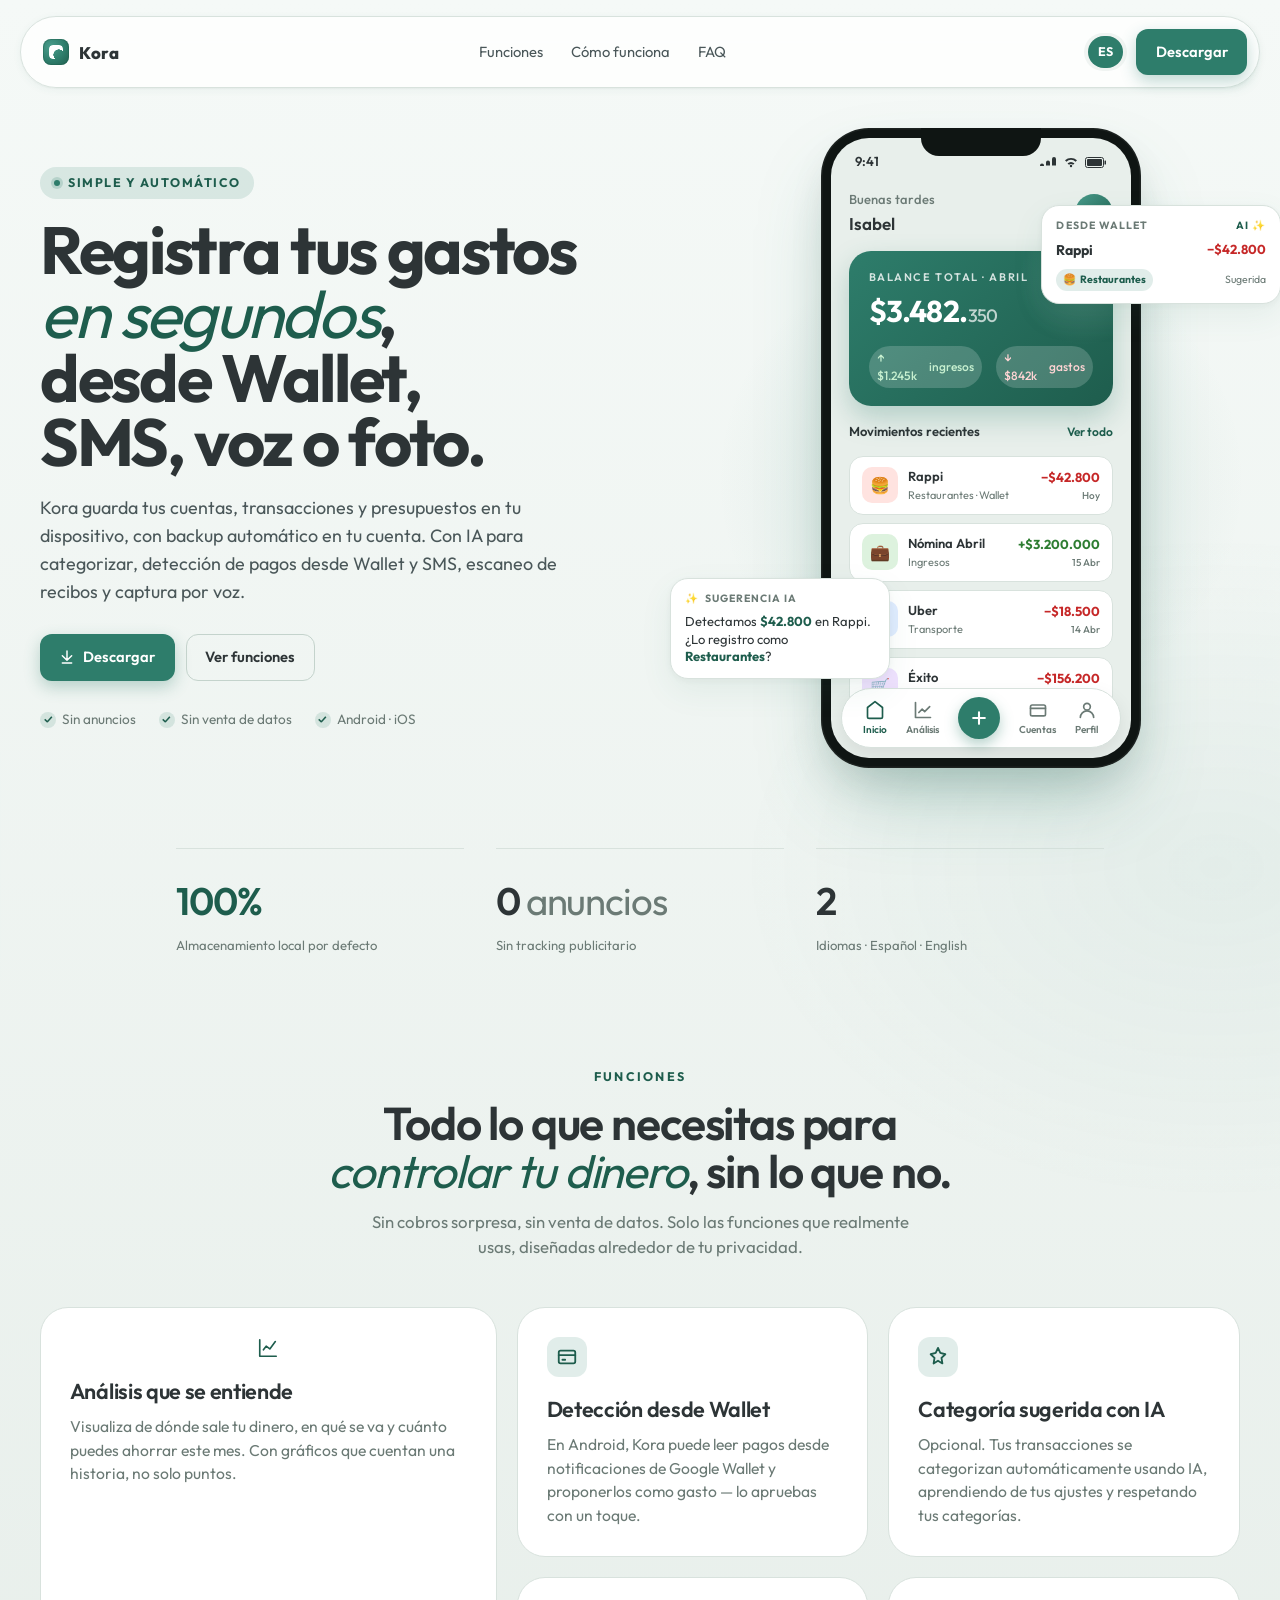
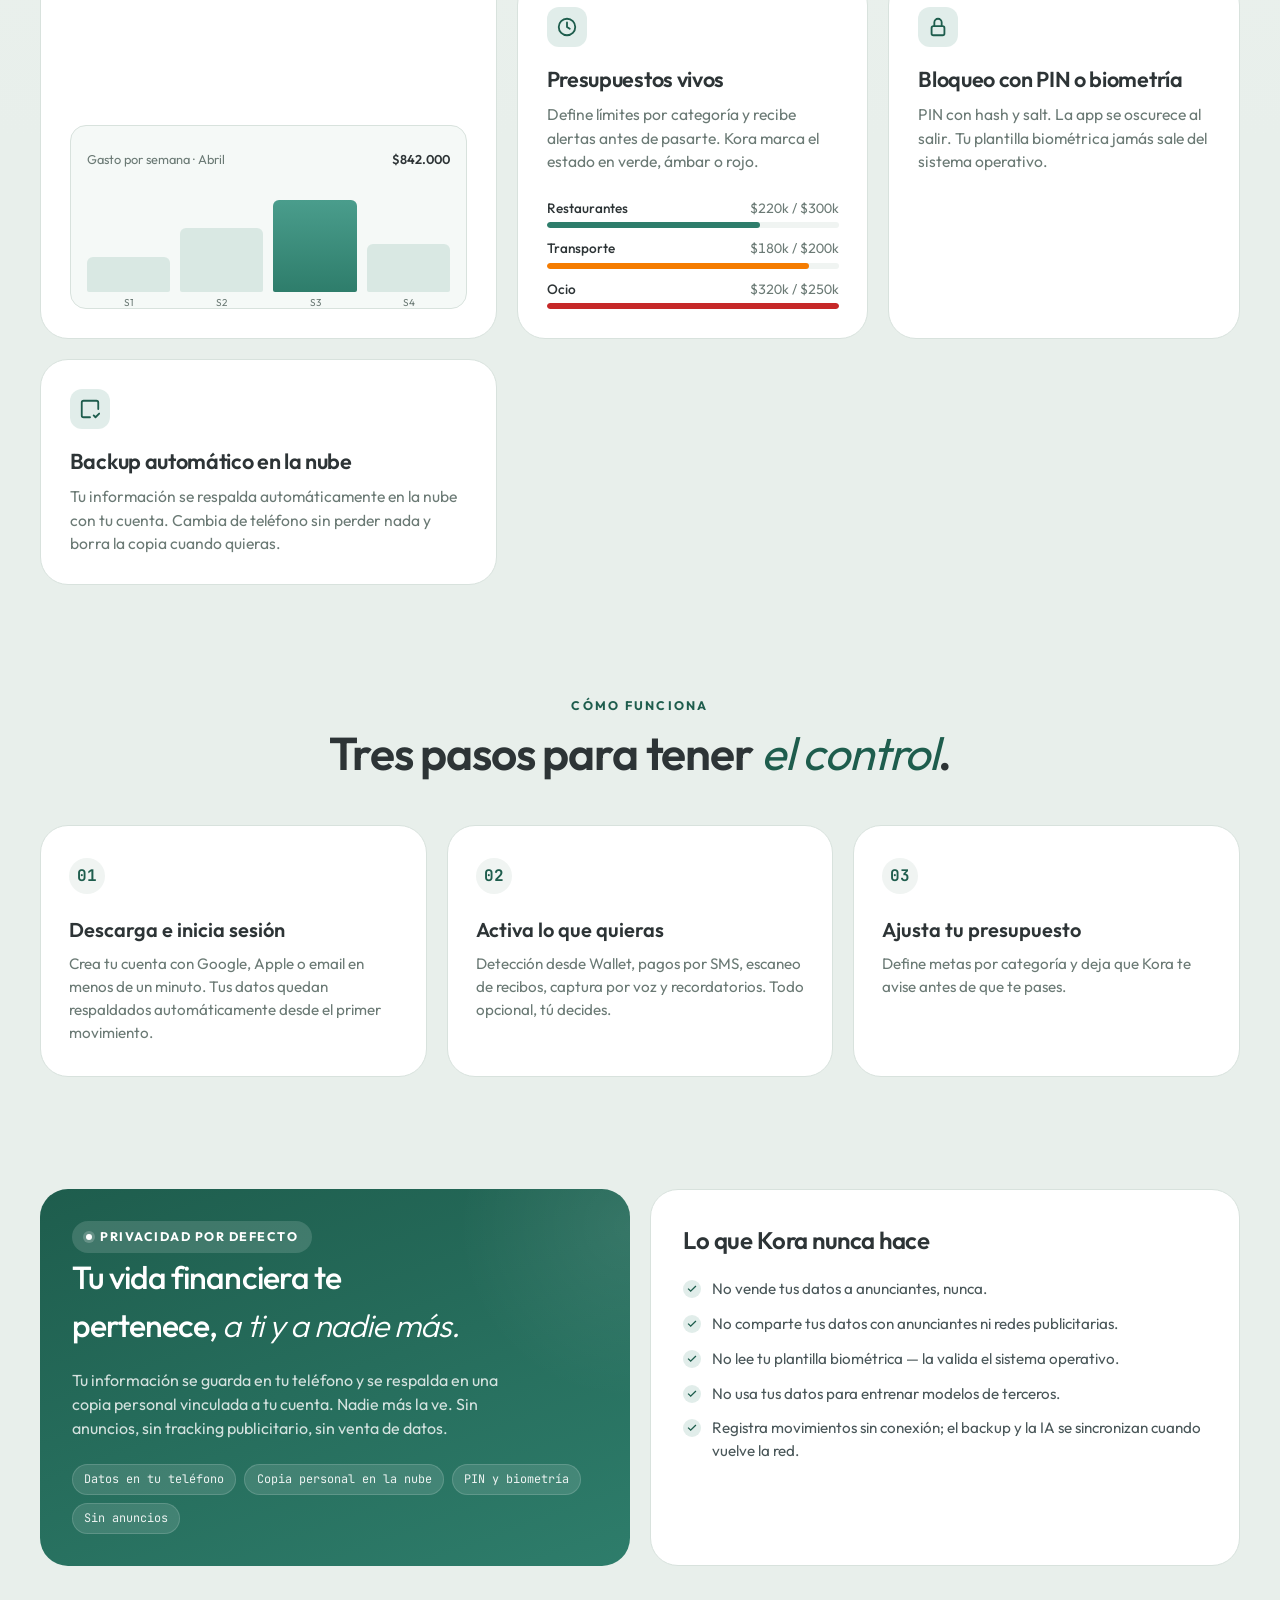
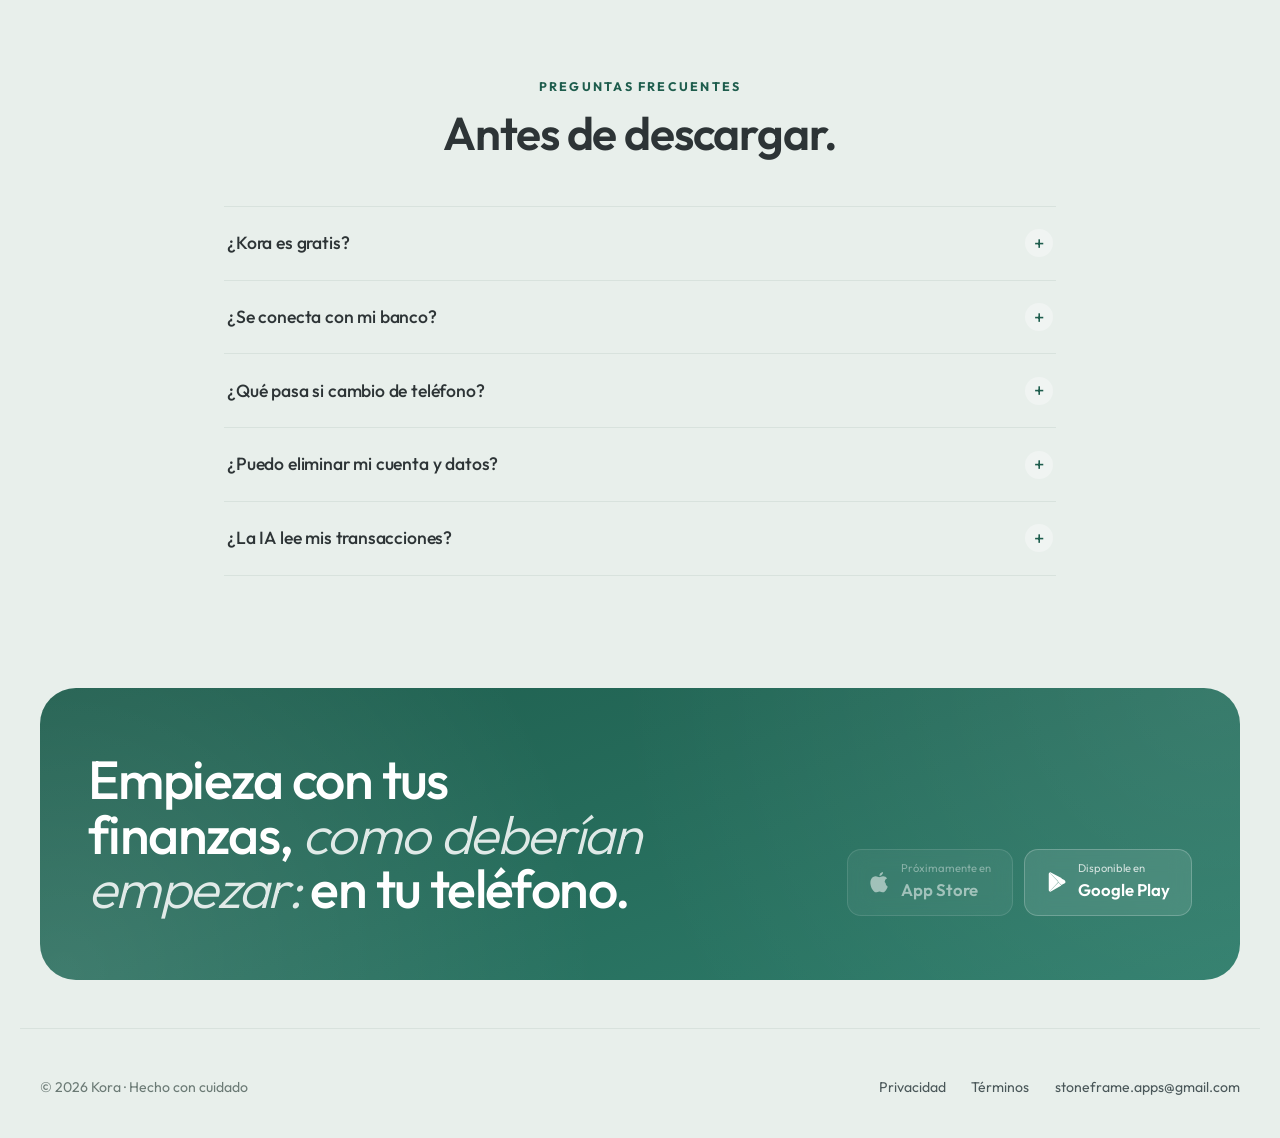
==== index.html @ 28ec8cbb "chore(landing): tone down technical jargon in privacy and backup copy The privacy block and the back" ====
<!DOCTYPE html>
<html lang="es">
<head>
<meta charset="UTF-8" />
<meta name="viewport" content="width=device-width, initial-scale=1" />
<title>Kora — Finanzas personales con privacidad</title>
<meta name="description" content="Kora guarda tus cuentas, transacciones y presupuestos en tu dispositivo con backup automático en la nube. IA para categorizar, detección de pagos desde Wallet y SMS, escaneo de recibos y captura por voz." />
<link rel="preconnect" href="https://fonts.googleapis.com">
<link rel="preconnect" href="https://fonts.gstatic.com" crossorigin>
<link href="https://fonts.googleapis.com/css2?family=Outfit:wght@300;400;500;600;700;800&family=JetBrains+Mono:wght@400;500&display=swap" rel="stylesheet">
<link rel="stylesheet" href="./styles.css" />
</head>
<body>

<!-- NAV -->
<div class="nav-wrap">
  <nav class="nav">
    <a href="./" class="brand"><span class="brand-mark"></span>Kora</a>
    <div class="nav-links">
      <a href="#features" data-i="features">Funciones</a>
      <a href="#how" data-i="how">Cómo funciona</a>
      <a href="#faq" data-i="faq">FAQ</a>
    </div>
    <div class="nav-cta">
      <div class="lang-switch" role="group" aria-label="Language">
        <button data-lang="es" class="active">ES</button>
        <button data-lang="en">EN</button>
      </div>
      <a href="#download" class="btn btn-primary" data-i="nav_cta">Descargar</a>
    </div>
  </nav>
</div>

<!-- HERO -->
<section class="hero" data-variant="editorial" id="hero">
  <div class="hero-inner">
    <div class="hero-copy-block reveal">
      <div class="eyebrow">
        <span class="dot"></span>
        <span data-i="eyebrow">Simple y automático</span>
      </div>
      <h1 class="hero-title" data-i="title">
        Registra tus gastos <em data-i="title_em">en segundos</em>, desde Wallet, SMS, voz o foto.
      </h1>
      <p class="hero-sub" data-i="sub">
        Kora guarda tus cuentas, transacciones y presupuestos en tu dispositivo, con backup automático en tu cuenta.
        Con IA para categorizar, detección de pagos desde Wallet y SMS, escaneo de recibos y captura por voz.
      </p>
      <div class="hero-ctas">
        <a href="#download" class="btn btn-primary">
          <svg width="16" height="16" viewBox="0 0 24 24" fill="none" stroke="currentColor" stroke-width="2.2" stroke-linecap="round" stroke-linejoin="round"><path d="M12 3v14M5 10l7 7 7-7M5 21h14"/></svg>
          <span data-i="cta_primary">Descargar</span>
        </a>
        <a href="#features" class="btn btn-outline"><span data-i="cta_secondary">Ver funciones</span></a>
      </div>
      <div class="hero-meta">
        <span class="item"><span class="check">&#10003;</span> <span data-i="meta1">Sin anuncios</span></span>
        <span class="item"><span class="check">&#10003;</span> <span data-i="meta2">Sin venta de datos</span></span>
        <span class="item"><span class="check">&#10003;</span> <span data-i="meta3">Android · iOS</span></span>
      </div>
    </div>

    <div class="phone-stage reveal">
      <!-- Floating wallet notification -->
      <div class="float-wallet">
        <div class="head"><span data-i="fw_from">DESDE WALLET</span><span>AI &#10024;</span></div>
        <div class="row">
          <div class="merchant">Rappi</div>
          <div class="amount">&minus;$42.800</div>
        </div>
        <div class="row" style="margin-top:2px;">
          <span class="tag">&#127828; <span data-i="fw_cat">Restaurantes</span></span>
          <span style="color:var(--muted); font-size: 10.5px; align-self:center;" data-i="fw_sugg">Sugerida</span>
        </div>
      </div>

      <!-- Phone mockup -->
      <div class="phone">
        <div class="phone-notch"></div>
        <div class="phone-screen">
          <div class="status-bar">
            <span>9:41</span>
            <div class="right">
              <svg width="18" height="12" viewBox="0 0 18 12" fill="none"><path d="M1 9.5a2 2 0 012-2 2 2 0 012 2v.5H1v-.5zM7 6.5a2 2 0 012-2 2 2 0 012 2v3H7v-3zM13 3a2 2 0 012-2 2 2 0 012 2v6.5h-4V3z" fill="currentColor"/></svg>
              <svg width="16" height="12" viewBox="0 0 16 12" fill="none"><path d="M8 2a9 9 0 00-6 2.3l1.4 1.4A7 7 0 018 3.8a7 7 0 014.6 1.9L14 4.3A9 9 0 008 2zM8 6a5 5 0 00-3.5 1.5L6 8.8A3 3 0 018 8a3 3 0 012 .8l1.5-1.3A5 5 0 008 6z" fill="currentColor"/><circle cx="8" cy="10" r="1.2" fill="currentColor"/></svg>
              <svg width="22" height="11" viewBox="0 0 22 11" fill="none"><rect x="0.5" y="0.5" width="18" height="10" rx="2" stroke="currentColor" fill="none"/><rect x="2" y="2" width="15" height="7" rx="1" fill="currentColor"/><rect x="19.5" y="3.5" width="1.5" height="4" rx="0.5" fill="currentColor"/></svg>
            </div>
          </div>

          <div class="app">
            <div class="app-header">
              <div>
                <div class="greeting" data-i="app_hello">Buenas tardes</div>
                <div class="username">Isabel</div>
              </div>
              <div class="avatar">IG</div>
            </div>

            <div class="balance-card">
              <div class="balance-label" data-i="app_balance">Balance total · Abril</div>
              <div class="balance-amount">$3.482.<small>350</small></div>
              <div class="balance-sub">
                <span class="balance-pill up">&uarr; $1.245k <span data-i="app_in">ingresos</span></span>
                <span class="balance-pill down">&darr; $842k <span data-i="app_out">gastos</span></span>
              </div>
            </div>

            <div class="section-title">
              <span data-i="app_recent">Movimientos recientes</span>
              <a href="#" data-i="app_all">Ver todo</a>
            </div>

            <div class="tx-list">
              <div class="tx">
                <div class="tx-icon food">&#127828;</div>
                <div class="tx-main">
                  <div class="name">Rappi</div>
                  <div class="cat" data-i="tx_food">Restaurantes · Wallet</div>
                </div>
                <div class="tx-amt neg">&minus;$42.800<span class="date" data-i="tx_today">Hoy</span></div>
              </div>
              <div class="tx">
                <div class="tx-icon income">&#128188;</div>
                <div class="tx-main">
                  <div class="name" data-i="tx_salary_n">Nómina Abril</div>
                  <div class="cat" data-i="tx_salary_c">Ingresos</div>
                </div>
                <div class="tx-amt pos">+$3.200.000<span class="date">15 Abr</span></div>
              </div>
              <div class="tx">
                <div class="tx-icon transport">&#128663;</div>
                <div class="tx-main">
                  <div class="name">Uber</div>
                  <div class="cat" data-i="tx_tr">Transporte</div>
                </div>
                <div class="tx-amt neg">&minus;$18.500<span class="date">14 Abr</span></div>
              </div>
              <div class="tx">
                <div class="tx-icon shop">&#128722;</div>
                <div class="tx-main">
                  <div class="name">Éxito</div>
                  <div class="cat" data-i="tx_sh">Mercado</div>
                </div>
                <div class="tx-amt neg">&minus;$156.200<span class="date">13 Abr</span></div>
              </div>
            </div>
          </div>

          <div class="phone-tabs">
            <div class="phone-tab active">
              <svg viewBox="0 0 24 24" fill="none" stroke="currentColor" stroke-width="2" stroke-linecap="round" stroke-linejoin="round"><path d="M3 9l9-7 9 7v11a2 2 0 01-2 2H5a2 2 0 01-2-2z"/></svg>
              <span data-i="tab1">Inicio</span>
            </div>
            <div class="phone-tab">
              <svg viewBox="0 0 24 24" fill="none" stroke="currentColor" stroke-width="2" stroke-linecap="round" stroke-linejoin="round"><path d="M3 3v18h18"/><path d="M7 15l4-4 3 3 6-6"/></svg>
              <span data-i="tab2">Análisis</span>
            </div>
            <div class="phone-tab fab">
              <svg viewBox="0 0 24 24" fill="none" stroke="currentColor" stroke-width="2.5" stroke-linecap="round"><path d="M12 5v14M5 12h14"/></svg>
            </div>
            <div class="phone-tab">
              <svg viewBox="0 0 24 24" fill="none" stroke="currentColor" stroke-width="2" stroke-linecap="round" stroke-linejoin="round"><rect x="3" y="6" width="18" height="13" rx="2"/><path d="M3 10h18"/></svg>
              <span data-i="tab3">Cuentas</span>
            </div>
            <div class="phone-tab">
              <svg viewBox="0 0 24 24" fill="none" stroke="currentColor" stroke-width="2" stroke-linecap="round" stroke-linejoin="round"><circle cx="12" cy="8" r="4"/><path d="M4 21a8 8 0 0116 0"/></svg>
              <span data-i="tab4">Perfil</span>
            </div>
          </div>
        </div>
      </div>

      <!-- AI floating hint -->
      <div class="float-ai">
        <div class="ai-head">&#10024; <span data-i="ai_t">SUGERENCIA IA</span></div>
        <div class="body" data-i="ai_body">Detectamos <b>$42.800</b> en Rappi. ¿Lo registro como <b>Restaurantes</b>?</div>
      </div>
    </div>
  </div>
</section>

<!-- TRUST STRIP -->
<section class="trust-strip reveal" id="stats">
  <div class="item">
    <div class="big"><em>100%</em></div>
    <div class="lbl" data-i="stat1">Almacenamiento local por defecto</div>
  </div>
  <div class="item">
    <div class="big">0 <span style="color:var(--muted); font-weight:400;" data-i="stat2s">anuncios</span></div>
    <div class="lbl" data-i="stat2">Sin tracking publicitario</div>
  </div>
  <div class="item">
    <div class="big">2</div>
    <div class="lbl" data-i="stat4">Idiomas · Español · English</div>
  </div>
</section>

<!-- FEATURES -->
<section class="block" id="features">
  <div class="section-head reveal">
    <div class="eyebrow-text" data-i="feat_eye">Funciones</div>
    <h2 data-i="feat_title">Todo lo que necesitas para <em data-i="feat_title_em">controlar tu dinero</em>, sin lo que no.</h2>
    <p data-i="feat_sub">Sin cobros sorpresa, sin venta de datos. Solo las funciones que realmente usas, diseñadas alrededor de tu privacidad.</p>
  </div>

  <div class="features">
    <article class="feature wide reveal">
      <div class="icon">
        <svg viewBox="0 0 24 24" fill="none" stroke="currentColor" stroke-width="1.8" stroke-linecap="round" stroke-linejoin="round"><path d="M3 3v18h18"/><path d="M7 14l3-4 4 3 6-8"/></svg>
      </div>
      <h3 data-i="f1_t">Análisis que se entiende</h3>
      <p data-i="f1_p">Visualiza de dónde sale tu dinero, en qué se va y cuánto puedes ahorrar este mes. Con gráficos que cuentan una historia, no solo puntos.</p>

      <div class="chart preview">
        <div class="chart-head">
          <span data-i="f1_ch_t">Gasto por semana · Abril</span>
          <b>$842.000</b>
        </div>
        <div class="bars">
          <div class="bar" style="height: 32%"><span>S1</span></div>
          <div class="bar" style="height: 58%"><span>S2</span></div>
          <div class="bar active" style="height: 84%"><span>S3</span></div>
          <div class="bar" style="height: 44%"><span>S4</span></div>
        </div>
      </div>
    </article>

    <article class="feature reveal">
      <div class="icon">
        <svg viewBox="0 0 24 24" fill="none" stroke="currentColor" stroke-width="2" stroke-linecap="round" stroke-linejoin="round"><rect x="3" y="5" width="18" height="14" rx="2"/><path d="M3 10h18M7 15h3"/></svg>
      </div>
      <h3 data-i="f2_t">Detección desde Wallet</h3>
      <p data-i="f2_p">En Android, Kora puede leer pagos desde notificaciones de Google Wallet y proponerlos como gasto — lo apruebas con un toque.</p>
    </article>

    <article class="feature reveal">
      <div class="icon">
        <svg viewBox="0 0 24 24" fill="none" stroke="currentColor" stroke-width="2" stroke-linecap="round" stroke-linejoin="round"><path d="M12 2l2.5 5.5L20 9l-4.2 4 1 6L12 16l-4.8 3 1-6L4 9l5.5-1.5z"/></svg>
      </div>
      <h3 data-i="f3_t">Categoría sugerida con IA</h3>
      <p data-i="f3_p">Opcional. Tus transacciones se categorizan automáticamente usando IA, aprendiendo de tus ajustes y respetando tus categorías.</p>
    </article>

    <article class="feature reveal">
      <div class="icon">
        <svg viewBox="0 0 24 24" fill="none" stroke="currentColor" stroke-width="2" stroke-linecap="round" stroke-linejoin="round"><circle cx="12" cy="12" r="9"/><path d="M12 7v5l3 2"/></svg>
      </div>
      <h3 data-i="f4_t">Presupuestos vivos</h3>
      <p data-i="f4_p">Define límites por categoría y recibe alertas antes de pasarte. Kora marca el estado en verde, ámbar o rojo.</p>

      <div class="budget-list preview">
        <div class="budget-row">
          <span class="lbl" data-i="f4_b1">Restaurantes</span>
          <span class="val">$220k / $300k</span>
          <div class="bar-track"><div class="bar-fill" style="width: 73%"></div></div>
        </div>
        <div class="budget-row">
          <span class="lbl" data-i="f4_b2">Transporte</span>
          <span class="val">$180k / $200k</span>
          <div class="bar-track"><div class="bar-fill warn" style="width: 90%"></div></div>
        </div>
        <div class="budget-row">
          <span class="lbl" data-i="f4_b3">Ocio</span>
          <span class="val">$320k / $250k</span>
          <div class="bar-track"><div class="bar-fill over" style="width: 100%"></div></div>
        </div>
      </div>
    </article>

    <article class="feature reveal">
      <div class="icon">
        <svg viewBox="0 0 24 24" fill="none" stroke="currentColor" stroke-width="2" stroke-linecap="round" stroke-linejoin="round"><rect x="5" y="11" width="14" height="10" rx="2"/><path d="M8 11V7a4 4 0 018 0v4"/></svg>
      </div>
      <h3 data-i="f5_t">Bloqueo con PIN o biometría</h3>
      <p data-i="f5_p">PIN con hash y salt. La app se oscurece al salir. Tu plantilla biométrica jamás sale del sistema operativo.</p>
    </article>

    <article class="feature reveal">
      <div class="icon">
        <svg viewBox="0 0 24 24" fill="none" stroke="currentColor" stroke-width="2" stroke-linecap="round" stroke-linejoin="round"><path d="M21 12V5a2 2 0 00-2-2H5a2 2 0 00-2 2v14a2 2 0 002 2h7"/><path d="M16 19l2 2 4-4"/></svg>
      </div>
      <h3 data-i="f6_t">Backup automático en la nube</h3>
      <p data-i="f6_p">Tu información se respalda automáticamente en la nube con tu cuenta. Cambia de teléfono sin perder nada y borra la copia cuando quieras.</p>
    </article>
  </div>
</section>

<!-- HOW IT WORKS -->
<section class="block" id="how">
  <div class="section-head reveal">
    <div class="eyebrow-text" data-i="how_eye">Cómo funciona</div>
    <h2 data-i="how_title">Tres pasos para tener <em data-i="how_em">el control</em>.</h2>
  </div>
  <div class="flow">
    <div class="flow-step reveal">
      <div class="num mono">01</div>
      <h3 data-i="st1_t">Descarga e inicia sesión</h3>
      <p data-i="st1_p">Crea tu cuenta con Google, Apple o email en menos de un minuto. Tus datos quedan respaldados automáticamente desde el primer movimiento.</p>
    </div>
    <div class="flow-step reveal">
      <div class="num mono">02</div>
      <h3 data-i="st2_t">Activa lo que quieras</h3>
      <p data-i="st2_p">Detección desde Wallet, pagos por SMS, escaneo de recibos, captura por voz y recordatorios. Todo opcional, tú decides.</p>
    </div>
    <div class="flow-step reveal">
      <div class="num mono">03</div>
      <h3 data-i="st3_t">Ajusta tu presupuesto</h3>
      <p data-i="st3_p">Define metas por categoría y deja que Kora te avise antes de que te pases.</p>
    </div>
  </div>
</section>

<!-- PRIVACY -->
<section class="block" id="privacy">
  <div class="privacy-grid">
    <div class="privacy-card dark reveal">
      <div class="eyebrow" style="background: rgba(255,255,255,0.14); color: white;">
        <span class="dot" style="background: white; box-shadow: 0 0 0 3px rgba(255,255,255,0.2);"></span>
        <span data-i="pr_eye">PRIVACIDAD POR DEFECTO</span>
      </div>
      <h3 data-i="pr_h">Tu vida financiera te pertenece, <em data-i="pr_h_em">a ti y a nadie más.</em></h3>
      <p data-i="pr_p" style="color:rgba(255,255,255,0.8); margin-top: 1.2rem; max-width: 42ch;">
        Tu información se guarda en tu teléfono y se respalda en una copia personal vinculada a tu cuenta. Nadie más la ve. Sin anuncios, sin tracking publicitario, sin venta de datos.
      </p>
      <div class="tech-strip">
        <span class="tech-pill" data-i="pr_pill3">Datos en tu teléfono</span>
        <span class="tech-pill" data-i="pr_pill4">Copia personal en la nube</span>
        <span class="tech-pill" data-i="pr_pill">PIN y biometría</span>
        <span class="tech-pill" data-i="pr_pill2">Sin anuncios</span>
      </div>
    </div>
    <div class="privacy-card reveal">
      <h3 data-i="pr_list_t">Lo que Kora nunca hace</h3>
      <ul class="privacy-list">
        <li data-i="pr_l1">No vende tus datos a anunciantes, nunca.</li>
        <li data-i="pr_l2">No comparte tus datos con anunciantes ni redes publicitarias.</li>
        <li data-i="pr_l3">No lee tu plantilla biométrica — la valida el sistema operativo.</li>
        <li data-i="pr_l4">No usa tus datos para entrenar modelos de terceros.</li>
        <li data-i="pr_l5">Registra movimientos sin conexión; el backup y la IA se sincronizan cuando vuelve la red.</li>
      </ul>
    </div>
  </div>
</section>

<!-- FAQ -->
<section class="block" id="faq">
  <div class="section-head reveal">
    <div class="eyebrow-text" data-i="faq_eye">Preguntas frecuentes</div>
    <h2 data-i="faq_title">Antes de descargar.</h2>
  </div>
  <div class="faq">
    <details class="faq-item reveal">
      <summary class="faq-q"><h4 data-i="q1">¿Kora es gratis?</h4><span class="plus">+</span></summary>
      <p class="faq-a" data-i="a1">La descarga y las funciones esenciales son gratuitas y sin anuncios. Algunas funciones avanzadas están disponibles a través de la suscripción opcional Kora Pro. Nunca vendemos tus datos.</p>
    </details>
    <details class="faq-item reveal">
      <summary class="faq-q"><h4 data-i="q2">¿Se conecta con mi banco?</h4><span class="plus">+</span></summary>
      <p class="faq-a" data-i="a2">No directamente. En Android puede leer pagos desde notificaciones de Google Wallet si tú lo activas. El resto lo registras tú — lo que mantiene tus credenciales seguras.</p>
    </details>
    <details class="faq-item reveal">
      <summary class="faq-q"><h4 data-i="q3">¿Qué pasa si cambio de teléfono?</h4><span class="plus">+</span></summary>
      <p class="faq-a" data-i="a3">Puedes exportar una copia local en cualquier momento, o activar el backup en la nube con tu cuenta de Google o Apple para restaurar desde otro dispositivo.</p>
    </details>
    <details class="faq-item reveal">
      <summary class="faq-q"><h4 data-i="q4">¿Puedo eliminar mi cuenta y datos?</h4><span class="plus">+</span></summary>
      <p class="faq-a" data-i="a4">Sí. Desde Configuración puedes eliminar todos los datos locales y, si usas backup en la nube, borrar la copia remota y la cuenta asociada.</p>
    </details>
    <details class="faq-item reveal">
      <summary class="faq-q"><h4 data-i="q5">¿La IA lee mis transacciones?</h4><span class="plus">+</span></summary>
      <p class="faq-a" data-i="a5">Solo si activas funciones de IA opcionales: sugerencia de categoría, detección de pagos por SMS o escaneo de recibos. En esos casos se envían los datos mínimos necesarios (comercio, monto, texto o imagen) a Firebase AI para procesarlos. Puedes desactivarlas cuando quieras.</p>
    </details>
  </div>
</section>

<!-- FINAL CTA -->
<section class="final-cta reveal" id="download">
  <div class="final-card">
    <h2 data-i="fin_t">Empieza con tus finanzas, <em data-i="fin_em">como deberían empezar:</em> en tu teléfono.</h2>
    <div class="store-ctas">
      <span class="store-btn" aria-disabled="true">
        <svg viewBox="0 0 24 24" fill="currentColor"><path d="M17.05 12.04a4.5 4.5 0 012.67-4.12 5.3 5.3 0 00-4.2-2.27c-1.78-.18-3.5 1.05-4.4 1.05-.93 0-2.33-1.03-3.83-1-1.97.03-3.8 1.15-4.82 2.92-2.06 3.57-.52 8.82 1.47 11.71 1 1.42 2.16 3 3.67 2.95 1.48-.06 2.03-.95 3.82-.95 1.77 0 2.29.95 3.83.92 1.59-.03 2.59-1.43 3.55-2.86a12.6 12.6 0 001.63-3.33 4.34 4.34 0 01-2.39-3.92zM14.3 3.92A4.3 4.3 0 0015.32 1a4.4 4.4 0 00-2.85 1.48c-.62.71-1.17 1.86-1.02 2.96 1.15.09 2.32-.59 2.85-1.52z"/></svg>
        <span><span class="small" data-i="app_store_s">Próximamente en</span><span class="big">App Store</span></span>
      </span>
      <a href="https://play.google.com/store/apps/details?id=com.stoneframe.kora" target="_blank" rel="noopener" class="store-btn">
        <svg viewBox="0 0 24 24" fill="currentColor"><path d="M3.6 1.8a2 2 0 00-.6 1.4v17.6a2 2 0 00.6 1.4l.1.1L13 12.5v-1L3.7 1.7l-.1.1zM16.8 15.8L13.6 12.6 3.9 22.3c.4.3.9.3 1.4 0l11.5-6.5M20.5 10.2l-3.7-2.1-3.7 3.7 3.7 3.6 3.7-2.1a1.5 1.5 0 000-2.6M5.3 1.7c-.5-.3-1-.3-1.4 0l9.7 9.8 3.7-3.7L5.3 1.7z"/></svg>
        <span><span class="small" data-i="play_store_s">Disponible en</span><span class="big">Google Play</span></span>
      </a>
    </div>
  </div>
</section>

<footer>
  <div>&copy; 2026 Kora · <span data-i="foot_m">Hecho con cuidado</span></div>
  <div class="links">
    <a href="./privacy.html" data-i="foot_1">Privacidad</a>
    <a href="./terms.html" data-i="foot_2">Términos</a>
    <a href="mailto:stoneframe.apps@gmail.com">stoneframe.apps@gmail.com</a>
  </div>
</footer>

<script>
const I18N = {
  es: {
    features: "Funciones", how: "Cómo funciona", privacy: "Privacidad", faq: "FAQ",
    nav_cta: "Descargar",
    eyebrow: "Simple y automático",
    title: "Registra tus gastos ", title_em: "en segundos",
    title_after: ", desde Wallet, SMS, voz o foto.",
    sub: "Kora guarda tus cuentas, transacciones y presupuestos en tu dispositivo, con backup automático en tu cuenta. Con IA para categorizar, detección de pagos desde Wallet y SMS, escaneo de recibos y captura por voz.",
    cta_primary: "Descargar", cta_secondary: "Ver funciones",
    meta1: "Sin anuncios", meta2: "Sin venta de datos", meta3: "Android · iOS",
    app_hello: "Buenas tardes", app_balance: "Balance total · Abril",
    app_in: "ingresos", app_out: "gastos",
    app_recent: "Movimientos recientes", app_all: "Ver todo",
    tx_food: "Restaurantes · Wallet", tx_today: "Hoy",
    tx_salary_n: "Nómina Abril", tx_salary_c: "Ingresos",
    tx_tr: "Transporte", tx_sh: "Mercado",
    tab1: "Inicio", tab2: "Análisis", tab3: "Cuentas", tab4: "Perfil",
    fw_from: "DESDE WALLET", fw_cat: "Restaurantes", fw_sugg: "Sugerida",
    ai_t: "SUGERENCIA IA",
    ai_body: "Detectamos <b>$42.800</b> en Rappi. ¿Lo registro como <b>Restaurantes</b>?",
    stat1: "Almacenamiento local por defecto",
    stat2s: "anuncios", stat2: "Sin tracking publicitario",
    stat4: "Idiomas · Español · English",
    feat_eye: "Funciones",
    feat_title: "Todo lo que necesitas para ", feat_title_em: "controlar tu dinero",
    feat_title_after: ", sin lo que no.",
    feat_sub: "Sin cobros sorpresa, sin venta de datos. Solo las funciones que realmente usas, diseñadas alrededor de tu privacidad.",
    f1_t: "Análisis que se entiende",
    f1_p: "Visualiza de dónde sale tu dinero, en qué se va y cuánto puedes ahorrar este mes. Con gráficos que cuentan una historia, no solo puntos.",
    f1_ch_t: "Gasto por semana · Abril",
    f2_t: "Detección desde Wallet",
    f2_p: "En Android, Kora puede leer pagos desde notificaciones de Google Wallet y proponerlos como gasto — lo apruebas con un toque.",
    f3_t: "Categoría sugerida con IA",
    f3_p: "Opcional. Tus transacciones se categorizan automáticamente usando IA, aprendiendo de tus ajustes y respetando tus categorías.",
    f4_t: "Presupuestos vivos",
    f4_p: "Define límites por categoría y recibe alertas antes de pasarte. Kora marca el estado en verde, ámbar o rojo.",
    f4_b1: "Restaurantes", f4_b2: "Transporte", f4_b3: "Ocio",
    f5_t: "Bloqueo con PIN o biometría",
    f5_p: "PIN con hash y salt. La app se oscurece al salir. Tu plantilla biométrica jamás sale del sistema operativo.",
    f6_t: "Backup automático en la nube",
    f6_p: "Tu información se respalda automáticamente en la nube con tu cuenta. Cambia de teléfono sin perder nada y borra la copia cuando quieras.",
    how_eye: "Cómo funciona",
    how_title: "Tres pasos para tener ", how_em: "el control", how_after: ".",
    st1_t: "Descarga e inicia sesión", st1_p: "Crea tu cuenta con Google, Apple o email en menos de un minuto. Tus datos quedan respaldados automáticamente desde el primer movimiento.",
    st2_t: "Activa lo que quieras", st2_p: "Detección desde Wallet, pagos por SMS, escaneo de recibos, captura por voz y recordatorios. Todo opcional, tú decides.",
    st3_t: "Ajusta tu presupuesto", st3_p: "Define metas por categoría y deja que Kora te avise antes de que te pases.",
    pr_eye: "PRIVACIDAD POR DEFECTO",
    pr_h: "Tu vida financiera te pertenece, ", pr_h_em: "a ti y a nadie más.",
    pr_p: "Tu información se guarda en tu teléfono y se respalda en una copia personal vinculada a tu cuenta. Nadie más la ve. Sin anuncios, sin tracking publicitario, sin venta de datos.",
    pr_pill: "PIN y biometría", pr_pill2: "Sin anuncios",
    pr_pill3: "Datos en tu teléfono", pr_pill4: "Copia personal en la nube",
    pr_list_t: "Lo que Kora nunca hace",
    pr_l1: "No vende tus datos a anunciantes, nunca.",
    pr_l2: "No comparte tus datos con anunciantes ni redes publicitarias.",
    pr_l3: "No lee tu plantilla biométrica — la valida el sistema operativo.",
    pr_l4: "No usa tus datos para entrenar modelos de terceros.",
    pr_l5: "Registra movimientos sin conexión; el backup y la IA se sincronizan cuando vuelve la red.",
    faq_eye: "Preguntas frecuentes", faq_title: "Antes de descargar.",
    q1: "¿Kora es gratis?", a1: "La descarga y las funciones esenciales son gratuitas y sin anuncios. Algunas funciones avanzadas están disponibles a través de la suscripción opcional Kora Pro. Nunca vendemos tus datos.",
    q2: "¿Se conecta con mi banco?", a2: "No directamente. En Android puede leer pagos desde notificaciones de Google Wallet si tú lo activas. El resto lo registras tú — lo que mantiene tus credenciales seguras.",
    q3: "¿Qué pasa si cambio de teléfono?", a3: "Puedes exportar una copia local en cualquier momento, o activar el backup en la nube con tu cuenta de Google o Apple para restaurar desde otro dispositivo.",
    q4: "¿Puedo eliminar mi cuenta y datos?", a4: "Sí. Desde Configuración puedes eliminar todos los datos locales y, si usas backup en la nube, borrar la copia remota y la cuenta asociada.",
    q5: "¿La IA lee mis transacciones?", a5: "Solo si activas funciones de IA opcionales: sugerencia de categoría, detección de pagos por SMS o escaneo de recibos. En esos casos se envían los datos mínimos necesarios (comercio, monto, texto o imagen) a Firebase AI para procesarlos. Puedes desactivarlas cuando quieras.",
    fin_t: "Empieza con tus finanzas, ", fin_em: "como deberían empezar:", fin_after: " en tu teléfono.",
    app_store_s: "Próximamente en", play_store_s: "Disponible en",
    foot_m: "Hecho con cuidado", foot_1: "Privacidad", foot_2: "Términos"
  },
  en: {
    features: "Features", how: "How it works", privacy: "Privacy", faq: "FAQ",
    nav_cta: "Download",
    eyebrow: "Simple and automatic",
    title: "Log your expenses ", title_em: "in seconds",
    title_after: ", from Wallet, SMS, voice, or photo.",
    sub: "Kora stores your accounts, transactions, and budgets on your device, with automatic backup to your account. AI categorization, Wallet and SMS payment detection, receipt scanning, and voice capture.",
    cta_primary: "Download", cta_secondary: "See features",
    meta1: "No ads", meta2: "No data selling", meta3: "Android · iOS",
    app_hello: "Good afternoon", app_balance: "Total balance · April",
    app_in: "income", app_out: "expenses",
    app_recent: "Recent activity", app_all: "See all",
    tx_food: "Restaurants · Wallet", tx_today: "Today",
    tx_salary_n: "Payroll April", tx_salary_c: "Income",
    tx_tr: "Transport", tx_sh: "Groceries",
    tab1: "Home", tab2: "Insights", tab3: "Accounts", tab4: "Profile",
    fw_from: "FROM WALLET", fw_cat: "Restaurants", fw_sugg: "Suggested",
    ai_t: "AI SUGGESTION",
    ai_body: "We detected <b>$42,800</b> at Rappi. Log as <b>Restaurants</b>?",
    stat1: "Local storage by default",
    stat2s: "ads", stat2: "No ad tracking",
    stat4: "Languages · Español · English",
    feat_eye: "Features",
    feat_title: "Everything you need to ", feat_title_em: "control your money",
    feat_title_after: ", nothing you don't.",
    feat_sub: "No surprise charges, no selling your data. Just the features you actually use, designed around your privacy.",
    f1_t: "Insights you get",
    f1_p: "See where your money comes from, where it goes, and how much you can save. With charts that tell a story, not just dots.",
    f1_ch_t: "Weekly spend · April",
    f2_t: "Wallet detection",
    f2_p: "On Android, Kora can read payments from Google Wallet notifications and suggest them as expenses — approve with one tap.",
    f3_t: "AI-suggested categories",
    f3_p: "Optional. Your transactions get categorized automatically, learning from your adjustments and respecting your categories.",
    f4_t: "Living budgets",
    f4_p: "Set limits per category and get alerts before you overspend. Kora marks status in green, amber, or red.",
    f4_b1: "Restaurants", f4_b2: "Transport", f4_b3: "Leisure",
    f5_t: "PIN or biometric lock",
    f5_p: "Salted PIN hash. The app blurs when you leave. Your biometric template never leaves the operating system.",
    f6_t: "Automatic cloud backup",
    f6_p: "Your data is automatically backed up to the cloud with your account. Switch phones without losing a thing, and delete the copy whenever you want.",
    how_eye: "How it works",
    how_title: "Three steps to ", how_em: "take control", how_after: ".",
    st1_t: "Download and sign in", st1_p: "Create your account with Google, Apple, or email in under a minute. Your data is backed up automatically from the very first entry.",
    st2_t: "Enable what you want", st2_p: "Wallet detection, SMS payments, receipt scanning, voice capture, and reminders. All optional, your call.",
    st3_t: "Set your budget", st3_p: "Define goals per category and let Kora warn you before you overspend.",
    pr_eye: "PRIVACY BY DEFAULT",
    pr_h: "Your financial life belongs to you, ", pr_h_em: "and only you.",
    pr_p: "Your information stays on your phone and is backed up as a personal copy tied to your account. No one else sees it. No ads, no ad tracking, no data selling.",
    pr_pill: "PIN and biometrics", pr_pill2: "No ads",
    pr_pill3: "Data on your phone", pr_pill4: "Personal cloud copy",
    pr_list_t: "What Kora never does",
    pr_l1: "Never sells your data to advertisers.",
    pr_l2: "Never shares your data with advertisers or ad networks.",
    pr_l3: "Never reads your biometric template — it's validated by the OS.",
    pr_l4: "Never uses your data to train third-party models.",
    pr_l5: "Lets you log entries offline; backup and AI sync when the connection is back.",
    faq_eye: "Frequently asked questions", faq_title: "Before you download.",
    q1: "Is Kora free?", a1: "The download and core features are free and ad-free. Some advanced features are available through the optional Kora Pro subscription. We never sell your data.",
    q2: "Does it connect to my bank?", a2: "Not directly. On Android it can read payments from Google Wallet notifications if you enable it. The rest you log yourself — which keeps your credentials safe.",
    q3: "What if I switch phones?", a3: "You can export a local backup anytime, or enable cloud backup with your Google or Apple account to restore on another device.",
    q4: "Can I delete my account and data?", a4: "Yes. From Settings you can delete all local data and, if you use cloud backup, remove the remote copy and associated account.",
    q5: "Does the AI read my transactions?", a5: "Only if you enable optional AI features: category suggestion, SMS payment detection, or receipt scanning. In those cases the minimum needed data (merchant, amount, text, or image) is sent to Firebase AI for processing. You can turn them off anytime.",
    fin_t: "Start with your finances, ", fin_em: "the way they should start:", fin_after: " in your phone.",
    app_store_s: "Coming soon to", play_store_s: "Get it on",
    foot_m: "Made with care", foot_1: "Privacy", foot_2: "Terms"
  }
};

function applyLang(lang) {
  const t = I18N[lang];
  if (!t) return;
  document.documentElement.lang = lang;
  document.querySelectorAll('[data-i]').forEach(el => {
    const key = el.getAttribute('data-i');
    if (t[key] !== undefined) el.innerHTML = t[key];
  });
  document.querySelector('h1.hero-title').innerHTML =
    t.title + '<em>' + t.title_em + '</em>' + t.title_after;
  document.querySelector('#features .section-head h2').innerHTML =
    t.feat_title + '<em>' + t.feat_title_em + '</em>' + t.feat_title_after;
  document.querySelector('#how .section-head h2').innerHTML =
    t.how_title + '<em>' + t.how_em + '</em>' + t.how_after;
  document.querySelector('#privacy .privacy-card.dark h3').innerHTML =
    t.pr_h + '<em>' + t.pr_h_em + '</em>';
  document.querySelector('#download h2').innerHTML =
    t.fin_t + '<em>' + t.fin_em + '</em>' + t.fin_after;

  document.querySelectorAll('.lang-switch button').forEach(b => {
    b.classList.toggle('active', b.dataset.lang === lang);
  });

  try { localStorage.setItem('kora-lang', lang); } catch (_) {}
}

document.querySelectorAll('.lang-switch button').forEach(b => {
  b.addEventListener('click', () => applyLang(b.dataset.lang));
});

const preferred = (() => {
  try { return localStorage.getItem('kora-lang'); } catch (_) { return null; }
})();
applyLang(preferred || 'es');

// Reveal on scroll
const io = new IntersectionObserver((entries) => {
  entries.forEach(e => {
    if (e.isIntersecting) { e.target.classList.add('in'); io.unobserve(e.target); }
  });
}, { threshold: 0.12 });
document.querySelectorAll('.reveal').forEach(el => io.observe(el));
</script>
</body>
</html>
---- styles.css ----
:root {
  color-scheme: light;
  --bg: #E8EFEB;
  --bg-accent: #F0F4F2;
  --bg-soft: #F5F9F7;
  --surface: #FFFFFF;
  --surface-muted: rgba(255,255,255,0.72);
  --border: #D8E2DD;
  --border-strong: #C4D3CC;
  --text: #2D3436;
  --text-soft: #4A5759;
  --muted: #6B7A75;

  --accent: #2E7D6B;
  --accent-strong: #1E5D4D;
  --accent-light: #4A9D8C;
  --accent-soft: rgba(46,125,107,0.14);
  --accent-faint: rgba(46,125,107,0.06);

  --income: #2E7D32;
  --expense: #C62828;
  --warning: #F57C00;

  --radius-xs: 8px;
  --radius-sm: 12px;
  --radius-md: 16px;
  --radius-lg: 20px;
  --radius-xl: 28px;
  --radius-2xl: 36px;

  --shadow-sm: 0 2px 8px rgba(46,125,107,0.06), 0 1px 2px rgba(45,52,54,0.04);
  --shadow-md: 0 12px 32px rgba(46,125,107,0.08), 0 2px 6px rgba(45,52,54,0.04);
  --shadow-lg: 0 24px 60px rgba(46,125,107,0.12), 0 4px 12px rgba(45,52,54,0.06);

  --maxw: 1240px;
}

* { box-sizing: border-box; }

html, body {
  margin: 0;
  padding: 0;
  background: var(--bg);
  color: var(--text);
  font-family: 'Outfit', 'Avenir Next', system-ui, sans-serif;
  -webkit-font-smoothing: antialiased;
  text-rendering: optimizeLegibility;
  line-height: 1.5;
}

body {
  background:
    radial-gradient(ellipse 60rem 40rem at 15% -10%, var(--accent-soft), transparent 60%),
    radial-gradient(ellipse 50rem 35rem at 95% 20%, var(--accent-faint), transparent 60%),
    linear-gradient(180deg, var(--bg-soft) 0%, var(--bg) 40%, var(--bg) 100%);
  min-height: 100vh;
}

a { color: var(--accent-strong); }

.mono { font-family: 'JetBrains Mono', ui-monospace, monospace; }

/* ========== Nav ========== */
.nav-wrap {
  position: sticky;
  top: 1rem;
  z-index: 50;
  padding: 0 1.25rem;
}
.nav {
  max-width: var(--maxw);
  margin: 0 auto;
  display: flex;
  align-items: center;
  justify-content: space-between;
  padding: 0.75rem 0.75rem 0.75rem 1.35rem;
  background: color-mix(in oklch, var(--surface) 78%, transparent);
  backdrop-filter: blur(20px) saturate(1.2);
  -webkit-backdrop-filter: blur(20px) saturate(1.2);
  border: 1px solid var(--border);
  border-radius: 999px;
  box-shadow: var(--shadow-sm);
}
.brand {
  display: flex; align-items: center; gap: 0.65rem;
  font-weight: 800; letter-spacing: 0.04em;
  font-size: 1.05rem; text-decoration: none; color: var(--text);
}
.brand-mark {
  width: 26px; height: 26px;
  border-radius: 8px;
  background:
    radial-gradient(circle at 30% 30%, var(--accent-light), var(--accent) 55%, var(--accent-strong));
  box-shadow: inset 0 0 0 1px rgba(30,93,77,0.4);
  position: relative;
}
.brand-mark::after {
  content: "";
  position: absolute;
  inset: 6px; width: auto; height: auto;
  background: var(--surface);
  mask: radial-gradient(circle at 70% 70%, transparent 38%, black 40%);
  -webkit-mask: radial-gradient(circle at 70% 70%, transparent 38%, black 40%);
  border-radius: 4px;
}
.nav-links {
  display: flex; gap: 1.75rem;
  font-size: 0.92rem;
  color: var(--text-soft);
}
.nav-links a { color: inherit; text-decoration: none; }
.nav-links a:hover { color: var(--accent-strong); }

.nav-cta {
  display: flex; align-items: center; gap: 0.6rem;
}
.lang-switch {
  display: inline-flex; gap: 0.15rem; padding: 0.2rem;
  background: var(--bg-accent); border-radius: 999px;
  font-size: 0.78rem; font-weight: 700;
}
.lang-switch button {
  border: 0; background: transparent; color: var(--muted);
  padding: 0.4rem 0.65rem; border-radius: 999px; cursor: pointer;
  font: inherit;
}
.lang-switch button.active {
  background: var(--accent); color: white;
}

.btn {
  display: inline-flex; align-items: center; gap: 0.5rem;
  padding: 0.7rem 1.15rem;
  border-radius: 12px; border: 1px solid transparent;
  font: inherit; font-weight: 600; font-size: 0.92rem;
  cursor: pointer; text-decoration: none;
  transition: transform 0.12s ease, background 0.18s ease, box-shadow 0.18s ease;
}
.btn-primary {
  background: var(--accent); color: white;
  box-shadow: 0 6px 16px rgba(46,125,107,0.3);
}
.btn-primary:hover { background: var(--accent-strong); transform: translateY(-1px); }
.btn-ghost { background: transparent; color: var(--text); }
.btn-ghost:hover { background: var(--bg-accent); }
.btn-outline {
  background: transparent; color: var(--text);
  border-color: var(--border-strong);
}
.btn-outline:hover { border-color: var(--accent); color: var(--accent-strong); }

/* ========== Hero ========== */
.hero {
  max-width: var(--maxw);
  margin: 3.5rem auto 0;
  padding: 0 1.25rem;
}
.hero[data-variant="editorial"] .hero-inner {
  display: grid;
  grid-template-columns: 1.1fr 0.9fr;
  gap: 3rem;
  align-items: center;
}
.eyebrow {
  display: inline-flex; align-items: center; gap: 0.55rem;
  padding: 0.4rem 0.85rem;
  background: var(--accent-soft);
  color: var(--accent-strong);
  border-radius: 999px;
  font-size: 0.78rem; font-weight: 700;
  letter-spacing: 0.12em;
  text-transform: uppercase;
}
.eyebrow .dot {
  width: 6px; height: 6px; border-radius: 50%; background: var(--accent);
  box-shadow: 0 0 0 3px rgba(46,125,107,0.2);
}
h1.hero-title {
  font-size: clamp(2.8rem, 5.2vw, 4.8rem);
  line-height: 0.96;
  letter-spacing: -0.035em;
  font-weight: 700;
  margin: 1.2rem 0 1.3rem;
  text-wrap: balance;
  max-width: 15ch;
}
h1.hero-title em {
  font-style: italic;
  font-weight: 400;
  color: var(--accent-strong);
}
.hero-sub {
  font-size: 1.12rem;
  color: var(--text-soft);
  max-width: 44ch;
  text-wrap: pretty;
  line-height: 1.55;
  margin: 0 0 1.8rem;
}
.hero-ctas { display: flex; gap: 0.7rem; flex-wrap: wrap; align-items: center; }
.hero-meta {
  margin-top: 1.8rem;
  display: flex; flex-wrap: wrap; gap: 1.4rem;
  color: var(--muted);
  font-size: 0.85rem;
}
.hero-meta .item {
  display: inline-flex; align-items: center; gap: 0.4rem;
}
.check {
  width: 16px; height: 16px;
  border-radius: 50%;
  background: var(--accent-soft);
  color: var(--accent-strong);
  display: inline-flex; align-items: center; justify-content: center;
  font-size: 10px; font-weight: 800;
}

/* ========== Phone mockup ========== */
.phone-stage {
  position: relative;
  height: 640px;
  display: flex; align-items: center; justify-content: center;
}
.phone-stage::before {
  content: "";
  position: absolute; inset: 10% -10% 0 -10%;
  background:
    radial-gradient(ellipse at center, var(--accent-soft), transparent 60%);
  z-index: 0;
}

.phone {
  position: relative;
  width: 320px;
  height: 640px;
  background: #0F1513;
  border-radius: 48px;
  padding: 10px;
  box-shadow:
    0 40px 80px -20px rgba(46,125,107,0.35),
    0 20px 40px -10px rgba(45,52,54,0.15),
    inset 0 0 0 1.5px rgba(255,255,255,0.06);
  z-index: 1;
}
.phone-screen {
  width: 100%;
  height: 100%;
  background: var(--bg);
  border-radius: 38px;
  overflow: hidden;
  position: relative;
  display: flex; flex-direction: column;
}
.phone-notch {
  position: absolute; top: 0; left: 50%;
  transform: translateX(-50%);
  width: 120px; height: 28px;
  background: #0F1513;
  border-bottom-left-radius: 18px;
  border-bottom-right-radius: 18px;
  z-index: 10;
}
.status-bar {
  display: flex; justify-content: space-between;
  padding: 14px 24px 6px;
  font-size: 13px; font-weight: 600;
  color: var(--text);
}
.status-bar .right {
  display: flex; gap: 6px; align-items: center;
}
.status-bar svg { display: block; }

.app {
  padding: 12px 18px 18px;
  flex: 1; overflow: hidden;
  display: flex; flex-direction: column; gap: 14px;
}
.app-header {
  display: flex; align-items: center; justify-content: space-between;
}
.greeting { font-size: 13px; color: var(--muted); font-weight: 500; }
.username { font-size: 17px; font-weight: 600; color: var(--text); margin-top: 2px; }
.avatar {
  width: 38px; height: 38px; border-radius: 50%;
  background: linear-gradient(135deg, var(--accent-light), var(--accent-strong));
  display: flex; align-items: center; justify-content: center;
  color: white; font-weight: 700; font-size: 14px;
}

.balance-card {
  background: linear-gradient(135deg, var(--accent) 0%, var(--accent-strong) 100%);
  color: white;
  border-radius: 22px;
  padding: 18px 20px;
  position: relative;
  overflow: hidden;
  box-shadow: 0 12px 28px rgba(46,125,107,0.28);
}
.balance-card::after {
  content: "";
  position: absolute;
  right: -40px; top: -40px;
  width: 140px; height: 140px;
  border-radius: 50%;
  background: radial-gradient(circle, rgba(255,255,255,0.14), transparent 65%);
}
.balance-label {
  font-size: 11px; letter-spacing: 0.14em;
  text-transform: uppercase; opacity: 0.8;
  font-weight: 600;
}
.balance-amount {
  font-size: 30px; font-weight: 700;
  letter-spacing: -0.02em;
  margin-top: 4px;
}
.balance-amount small { font-size: 18px; opacity: 0.7; font-weight: 500; }
.balance-sub {
  display: flex; gap: 14px; margin-top: 12px;
  font-size: 12px;
}
.balance-pill {
  display: inline-flex; align-items: center; gap: 4px;
  padding: 3px 8px; border-radius: 999px;
  background: rgba(255,255,255,0.18);
  font-weight: 500;
}
.balance-pill.up { color: #C7F0D0; }
.balance-pill.down { color: #FFD4D4; }

.section-title {
  display: flex; align-items: center; justify-content: space-between;
  font-size: 13px; font-weight: 600; color: var(--text);
  margin-top: 2px;
}
.section-title a { color: var(--accent-strong); font-size: 12px; text-decoration: none; font-weight: 600; }

.tx-list { display: flex; flex-direction: column; gap: 8px; }
.tx {
  display: grid; grid-template-columns: 36px 1fr auto;
  gap: 10px; align-items: center;
  padding: 10px 12px;
  background: var(--surface);
  border: 1px solid var(--border);
  border-radius: 14px;
}
.tx-icon {
  width: 36px; height: 36px; border-radius: 10px;
  display: flex; align-items: center; justify-content: center;
  font-size: 16px;
}
.tx-icon.food { background: #FFE3E0; color: #C62828; }
.tx-icon.transport { background: #E0ECFF; color: #1E5CB8; }
.tx-icon.income { background: #DDF2DE; color: #2E7D32; }
.tx-icon.shop { background: #F0E2FF; color: #5E35B1; }
.tx-main .name { font-size: 13px; font-weight: 600; color: var(--text); }
.tx-main .cat { font-size: 11px; color: var(--muted); margin-top: 1px; }
.tx-amt { font-size: 13px; font-weight: 700; text-align: right; white-space: nowrap; }
.tx-amt.neg { color: var(--expense); }
.tx-amt.pos { color: var(--income); }
.tx-amt .date { display: block; font-size: 10px; color: var(--muted); font-weight: 500; margin-top: 1px; }

.phone-tabs {
  position: absolute; bottom: 10px; left: 10px; right: 10px;
  background: var(--surface);
  border: 1px solid var(--border);
  border-radius: 999px;
  display: flex; justify-content: space-around; align-items: center;
  padding: 8px 12px;
  box-shadow: 0 8px 20px rgba(0,0,0,0.08);
}
.phone-tab {
  display: flex; flex-direction: column; align-items: center;
  gap: 2px; color: var(--muted);
  font-size: 10px; font-weight: 600;
}
.phone-tab svg { width: 20px; height: 20px; }
.phone-tab.active { color: var(--accent-strong); }
.phone-tab.fab {
  background: var(--accent);
  color: white;
  width: 42px; height: 42px;
  border-radius: 50%;
  justify-content: center;
  box-shadow: 0 6px 14px rgba(46,125,107,0.35);
}
.phone-tab.fab svg { width: 20px; height: 20px; }

/* ========== Floating cards ========== */
.float-wallet, .float-ai {
  position: absolute; z-index: 5;
  background: var(--surface);
  border: 1px solid var(--border);
  border-radius: 18px;
  padding: 12px 14px;
  box-shadow: var(--shadow-md);
  font-size: 12.5px;
}
.float-wallet {
  top: 12%; right: -8%;
  width: 240px;
  display: flex; flex-direction: column; gap: 6px;
  animation: float 6s ease-in-out infinite;
}
.float-wallet .head { display: flex; justify-content: space-between; align-items: center; color: var(--muted); font-size: 10.5px; font-weight: 700; letter-spacing: 0.1em; text-transform: uppercase; }
.float-wallet .head span:last-child { color: var(--accent-strong); }
.float-wallet .merchant { font-weight: 700; color: var(--text); font-size: 14px; }
.float-wallet .amount { font-size: 13px; color: var(--expense); font-weight: 700; }
.float-wallet .row { display: flex; justify-content: space-between; }
.float-wallet .tag {
  display: inline-flex; align-items: center; gap: 4px;
  padding: 3px 7px; border-radius: 999px;
  background: var(--accent-soft); color: var(--accent-strong);
  font-size: 10.5px; font-weight: 700;
}

.float-ai {
  bottom: 14%; left: -10%;
  width: 220px;
  animation: float 7s ease-in-out infinite 1s;
}
.float-ai .ai-head { display: flex; align-items: center; gap: 6px; color: var(--muted); font-size: 10.5px; font-weight: 700; letter-spacing: 0.1em; text-transform: uppercase; }
.float-ai .body { font-size: 13px; color: var(--text); margin-top: 6px; line-height: 1.35; }
.float-ai b { color: var(--accent-strong); }

@keyframes float {
  0%, 100% { transform: translateY(0); }
  50% { transform: translateY(-10px); }
}

/* ========== Trust strip ========== */
.trust-strip {
  max-width: var(--maxw);
  margin: 5rem auto 0;
  padding: 0 1.25rem;
  display: grid;
  grid-template-columns: repeat(3, minmax(0, 18rem));
  justify-content: center;
  gap: 2rem;
}
.trust-strip .item {
  padding-top: 1.5rem;
  border-top: 1px solid var(--border);
}
.trust-strip .big {
  font-size: 2.4rem; font-weight: 600;
  letter-spacing: -0.03em;
  color: var(--text);
}
.trust-strip .big em {
  font-style: normal; color: var(--accent-strong);
}
.trust-strip .lbl {
  font-size: 0.82rem; color: var(--muted);
  margin-top: 0.3rem;
}

/* ========== Sections ========== */
section.block {
  max-width: var(--maxw);
  margin: 7rem auto 0;
  padding: 0 1.25rem;
}
.section-head {
  max-width: 60rem;
  margin: 0 auto 3rem;
  text-align: center;
}
.section-head .eyebrow-text {
  font-size: 0.78rem; letter-spacing: 0.18em;
  text-transform: uppercase; color: var(--accent-strong);
  font-weight: 700;
}
.section-head h2 {
  margin: 0.8rem auto 0.8rem;
  font-size: clamp(2rem, 3.6vw, 3rem);
  letter-spacing: -0.025em;
  line-height: 1.05;
  font-weight: 600;
  text-wrap: balance;
}
.section-head h2 em { font-style: italic; color: var(--accent-strong); font-weight: 400; }
.section-head p {
  color: var(--muted);
  max-width: 50ch;
  margin: 0 auto;
  font-size: 1.05rem;
  text-wrap: pretty;
}

/* ========== Features grid ========== */
.features {
  display: grid;
  grid-template-columns: 1.3fr 1fr 1fr;
  grid-template-rows: auto auto;
  gap: 1.25rem;
}
.feature {
  background: var(--surface);
  border: 1px solid var(--border);
  border-radius: var(--radius-xl);
  padding: 1.8rem;
  position: relative;
  overflow: hidden;
  transition: transform 0.2s ease, box-shadow 0.2s ease;
}
.feature:hover {
  transform: translateY(-3px);
  box-shadow: var(--shadow-md);
}
.feature h3 {
  font-size: 1.35rem;
  margin: 1rem 0 0.5rem;
  letter-spacing: -0.015em;
  font-weight: 600;
}
.feature p { color: var(--muted); margin: 0; font-size: 0.98rem; text-wrap: pretty; }
.feature .icon {
  width: 40px; height: 40px; border-radius: 12px;
  background: var(--accent-soft); color: var(--accent-strong);
  display: flex; align-items: center; justify-content: center;
}
.feature .icon svg { width: 22px; height: 22px; }

.feature.wide { grid-column: span 1; grid-row: span 2; display: flex; flex-direction: column; }
.feature.wide .icon { background: transparent; padding: 0; width: auto; height: auto; color: var(--accent-strong); }
.feature .preview { margin-top: auto; padding-top: 1.5rem; }

.chart {
  background: var(--bg-soft);
  border: 1px solid var(--border);
  border-radius: var(--radius-md);
  padding: 1rem;
  margin-top: 1rem;
}
.chart-head { display: flex; justify-content: space-between; font-size: 0.8rem; color: var(--muted); margin-bottom: 0.8rem; }
.chart-head b { color: var(--text); font-weight: 600; }
.bars { display: flex; align-items: flex-end; gap: 10px; height: 110px; }
.bars .bar {
  flex: 1;
  background: var(--accent-soft);
  border-radius: 6px 6px 2px 2px;
  position: relative;
}
.bars .bar.active {
  background: linear-gradient(180deg, var(--accent-light), var(--accent));
}
.bars .bar span {
  position: absolute; bottom: -18px;
  left: 0; right: 0; text-align: center;
  font-size: 10px; color: var(--muted);
}

.budget-list { display: flex; flex-direction: column; gap: 10px; margin-top: 0.75rem; }
.budget-row { display: grid; grid-template-columns: 1fr auto; gap: 4px 10px; font-size: 0.85rem; }
.budget-row .bar-track {
  grid-column: 1 / -1;
  height: 6px; border-radius: 999px;
  background: var(--bg-accent);
  overflow: hidden;
}
.budget-row .bar-fill {
  height: 100%; border-radius: 999px;
  background: var(--accent);
}
.budget-row .bar-fill.warn { background: var(--warning); }
.budget-row .bar-fill.over { background: var(--expense); }
.budget-row .lbl { color: var(--text); font-weight: 500; }
.budget-row .val { color: var(--muted); font-variant-numeric: tabular-nums; }

/* ========== How it works ========== */
.flow {
  display: grid;
  grid-template-columns: repeat(3, 1fr);
  gap: 1.25rem;
}
.flow-step {
  background: var(--surface);
  border: 1px solid var(--border);
  border-radius: var(--radius-xl);
  padding: 2rem 1.75rem;
}
.flow-step .num {
  display: inline-flex; align-items: center; justify-content: center;
  width: 36px; height: 36px; border-radius: 50%;
  background: var(--bg-accent);
  color: var(--accent-strong);
  font-weight: 700;
  font-family: 'JetBrains Mono', monospace;
  margin-bottom: 1rem;
}
.flow-step h3 { margin: 0.3rem 0 0.5rem; font-size: 1.25rem; font-weight: 600; }
.flow-step p { color: var(--muted); margin: 0; font-size: 0.95rem; }

/* ========== Privacy section ========== */
.privacy-grid {
  display: grid;
  grid-template-columns: 1fr 1fr;
  gap: 1.25rem;
}
.privacy-card {
  background: var(--surface);
  border: 1px solid var(--border);
  border-radius: var(--radius-xl);
  padding: 2rem;
}
.privacy-card.dark {
  background: linear-gradient(160deg, #1E5D4D, #2E7D6B);
  color: white;
  border: none;
  position: relative;
  overflow: hidden;
}
.privacy-card.dark::after {
  content: "";
  position: absolute;
  inset: -50% -30% auto auto;
  width: 60%; height: 120%;
  background: radial-gradient(circle, rgba(255,255,255,0.08), transparent 60%);
}
.privacy-card h3 {
  font-size: 1.5rem;
  letter-spacing: -0.02em;
  margin: 0 0 1rem;
  font-weight: 600;
}
.privacy-card.dark h3 { font-size: 2rem; letter-spacing: -0.03em; font-weight: 500; text-wrap: balance; }
.privacy-card.dark h3 em { font-style: italic; font-weight: 300; }
.privacy-card p { color: var(--muted); margin: 0.5rem 0 0; text-wrap: pretty; }
.privacy-card.dark p { color: rgba(255,255,255,0.85); }
.privacy-list {
  list-style: none; padding: 0; margin: 1.25rem 0 0;
  display: flex; flex-direction: column; gap: 0.75rem;
}
.privacy-list li {
  display: flex; gap: 0.7rem; align-items: flex-start;
  font-size: 0.95rem; color: var(--text-soft);
}
.privacy-list li::before {
  content: ""; flex: none;
  width: 18px; height: 18px; border-radius: 50%;
  background: var(--accent-soft);
  background-image: url("data:image/svg+xml;utf8,<svg xmlns='http://www.w3.org/2000/svg' viewBox='0 0 16 16' fill='%231E5D4D'><path d='M6.5 11.5L3 8l1-1 2.5 2.5L12 4l1 1z'/></svg>");
  background-repeat: no-repeat;
  background-position: center;
  background-size: 14px 14px;
  margin-top: 2px;
}

.tech-strip {
  margin-top: 1.5rem;
  display: flex; flex-wrap: wrap; gap: 0.5rem;
}
.tech-pill {
  font-family: 'JetBrains Mono', monospace;
  font-size: 0.74rem;
  padding: 0.35rem 0.7rem;
  border-radius: 999px;
  background: rgba(255,255,255,0.12);
  color: rgba(255,255,255,0.9);
  border: 1px solid rgba(255,255,255,0.15);
}

/* ========== FAQ ========== */
.faq {
  max-width: 52rem;
  margin: 0 auto;
}
.faq-item {
  border-top: 1px solid var(--border);
  padding: 1.4rem 0.2rem;
  cursor: pointer;
}
.faq-item:last-child { border-bottom: 1px solid var(--border); }
.faq-q { display: flex; justify-content: space-between; align-items: center; gap: 1rem; }
.faq-q h4 {
  margin: 0; font-size: 1.1rem; font-weight: 500;
  letter-spacing: -0.01em;
}
.faq-q .plus {
  width: 28px; height: 28px; border-radius: 50%;
  background: var(--bg-accent); color: var(--accent-strong);
  display: flex; align-items: center; justify-content: center;
  font-size: 1.2rem; font-weight: 400;
  flex: none; transition: transform 0.25s ease, background 0.2s;
}
.faq-item[open] .plus { transform: rotate(45deg); background: var(--accent); color: white; }
.faq-a { color: var(--muted); margin: 0.8rem 0 0; max-width: 60ch; font-size: 0.98rem; text-wrap: pretty; }
.faq-item summary { list-style: none; }
.faq-item summary::-webkit-details-marker { display: none; }

/* ========== Final CTA ========== */
.final-cta {
  max-width: var(--maxw);
  margin: 7rem auto 3rem;
  padding: 0 1.25rem;
}
.final-card {
  background: linear-gradient(160deg, var(--accent-strong), var(--accent));
  color: white;
  border-radius: var(--radius-2xl);
  padding: 4rem 3rem;
  position: relative;
  overflow: hidden;
  display: grid;
  grid-template-columns: 1.2fr auto;
  gap: 2rem;
  align-items: end;
}
.final-card::before {
  content: "";
  position: absolute; inset: -10%;
  background:
    radial-gradient(circle at 10% 90%, rgba(255,255,255,0.12), transparent 40%),
    radial-gradient(circle at 90% 10%, rgba(255,255,255,0.08), transparent 45%);
  pointer-events: none;
}
.final-card h2 {
  position: relative;
  font-size: clamp(2.2rem, 4.2vw, 3.6rem);
  letter-spacing: -0.03em;
  line-height: 1.02;
  margin: 0;
  font-weight: 500;
  text-wrap: balance;
  max-width: 18ch;
}
.final-card h2 em { font-style: italic; font-weight: 300; opacity: 0.85; }
.final-card .store-ctas { display: flex; gap: 0.7rem; flex-wrap: wrap; position: relative; }
.store-btn {
  display: inline-flex; align-items: center; gap: 0.65rem;
  padding: 0.85rem 1.3rem;
  background: rgba(255,255,255,0.1);
  border: 1px solid rgba(255,255,255,0.22);
  color: white;
  border-radius: 14px;
  text-decoration: none;
  backdrop-filter: blur(10px);
  transition: background 0.2s, transform 0.12s;
}
.store-btn:hover { background: rgba(255,255,255,0.18); transform: translateY(-2px); }
.store-btn[aria-disabled="true"] { opacity: 0.55; cursor: default; }
.store-btn[aria-disabled="true"]:hover { background: rgba(255,255,255,0.1); transform: none; }
.store-btn .small { font-size: 0.7rem; opacity: 0.75; display: block; line-height: 1; margin-bottom: 3px; white-space: nowrap; }
.store-btn .big { font-size: 1.05rem; font-weight: 600; line-height: 1; white-space: nowrap; }
.store-btn svg { width: 22px; height: 22px; flex: none; }

/* ========== Footer ========== */
footer {
  max-width: var(--maxw);
  margin: 0 auto;
  padding: 3rem 1.25rem 2.5rem;
  color: var(--muted);
  font-size: 0.88rem;
  display: flex; justify-content: space-between;
  flex-wrap: wrap;
  gap: 1.5rem;
  border-top: 1px solid var(--border);
}
footer a { color: var(--text-soft); text-decoration: none; }
footer a:hover { color: var(--accent-strong); }
footer .links { display: flex; gap: 1.6rem; flex-wrap: wrap; }

/* ========== Reveal animation ========== */
.reveal { opacity: 0; transform: translateY(18px); transition: opacity .7s ease, transform .7s ease; }
.reveal.in { opacity: 1; transform: none; }

/* ========== Policy pages (privacy.html, terms.html) ========== */
.page-shell {
  width: min(calc(100% - 2rem), var(--maxw));
  margin: 0 auto;
  padding: 1.2rem 0 3rem;
}

.policy-hero {
  position: relative;
  overflow: hidden;
  padding: 2.4rem;
  margin-bottom: 1.25rem;
  border: 1px solid var(--border);
  border-radius: var(--radius-xl);
  background: var(--surface);
  backdrop-filter: blur(16px);
  box-shadow: var(--shadow-md);
}
.policy-hero::after {
  content: "";
  position: absolute;
  inset: auto -6rem -8rem auto;
  width: 18rem;
  height: 18rem;
  background: radial-gradient(circle, rgba(46,125,107,0.18), transparent 68%);
  pointer-events: none;
}
.policy-hero .eyebrow-text {
  margin: 0 0 0.9rem;
  color: var(--accent-strong);
  font-size: 0.8rem;
  font-weight: 800;
  letter-spacing: 0.18em;
  text-transform: uppercase;
}
.policy-hero h1 {
  max-width: 20ch;
  margin: 0;
  font-size: clamp(2.4rem, 6vw, 4.2rem);
  line-height: 0.98;
  letter-spacing: -0.04em;
  font-weight: 700;
}
.policy-hero-copy {
  max-width: 62ch;
  margin: 1rem 0 0;
  color: var(--muted);
  font-size: 1.05rem;
}
.policy-hero-grid {
  display: grid;
  grid-template-columns: repeat(4, minmax(0, 1fr));
  gap: 1rem;
  margin-top: 2rem;
}
.policy-hero-card {
  padding: 1.1rem 1rem;
  border: 1px solid var(--border);
  border-radius: var(--radius-lg);
  background: linear-gradient(180deg, rgba(255,255,255,0.96), rgba(240,244,242,0.92));
}
.policy-hero-card h2 {
  margin: 0 0 0.5rem;
  font-size: 1rem;
  line-height: 1.15;
}
.policy-hero-card p {
  margin: 0.35rem 0 0;
  color: var(--muted);
}

.policy {
  border: 1px solid var(--border);
  border-radius: var(--radius-xl);
  background: var(--surface);
  backdrop-filter: blur(16px);
  box-shadow: var(--shadow-md);
  padding: 1.2rem;
}

.policy-section + .policy-section {
  margin-top: 1rem;
}
.policy-section {
  padding: 1.25rem;
  border-radius: var(--radius-lg);
  background: rgba(240,244,242,0.68);
}

.section-heading {
  display: flex;
  align-items: center;
  gap: 0.85rem;
  margin-bottom: 0.8rem;
}
.section-heading span {
  display: inline-flex;
  align-items: center;
  justify-content: center;
  width: 2.3rem;
  height: 2.3rem;
  border-radius: 999px;
  background: var(--accent-soft);
  color: var(--accent-strong);
  font-size: 0.82rem;
  font-weight: 800;
}
.section-heading h2 {
  margin: 0;
  font-size: 1.15rem;
}

.policy p {
  margin: 0.55rem 0 0;
}

.policy-list {
  margin: 0.8rem 0 0;
  padding-left: 1.1rem;
}
.policy-list li + li {
  margin-top: 0.55rem;
}

.data-grid {
  display: grid;
  grid-template-columns: repeat(2, minmax(0, 1fr));
  gap: 1rem;
  margin-top: 1rem;
}

.data-card {
  padding: 1.1rem 1rem;
  border: 1px solid var(--border);
  border-radius: var(--radius-lg);
  background: linear-gradient(180deg, rgba(255,255,255,0.96), rgba(240,244,242,0.92));
}
.data-card h3 {
  margin: 0 0 0.5rem;
  font-size: 1rem;
  line-height: 1.15;
}
.data-card p {
  margin: 0.35rem 0 0;
  color: var(--muted);
}

.account-deletion-section {
  scroll-margin-top: 1.5rem;
}
.account-deletion-grid {
  display: grid;
  grid-template-columns: repeat(2, minmax(0, 1fr));
  gap: 1rem;
  margin-top: 1rem;
}

html[lang="es"] [data-lang="en"] { display: none; }
html[lang="en"] [data-lang="es"] { display: none; }
[data-lang][hidden] { display: none !important; }

/* ========== Responsive ========== */
@media (max-width: 960px) {
  .hero[data-variant="editorial"] .hero-inner { grid-template-columns: 1fr; gap: 3rem; }
  .phone-stage { height: 560px; }
  .trust-strip { grid-template-columns: 1fr 1fr; }
  .features { grid-template-columns: 1fr; }
  .feature.wide { grid-row: auto; }
  .flow { grid-template-columns: 1fr; }
  .privacy-grid { grid-template-columns: 1fr; }
  .final-card { grid-template-columns: 1fr; padding: 2.5rem 1.8rem; }
  .nav-links { display: none; }
  .float-wallet, .float-ai { display: none; }
  .policy-hero-grid { grid-template-columns: repeat(2, minmax(0, 1fr)); }
}

@media (max-width: 560px) {
  .trust-strip { grid-template-columns: 1fr; gap: 1rem; }
  h1.hero-title { font-size: 2.4rem !important; }
  .phone { width: 280px; height: 570px; }
  .phone-stage { height: 580px; }
  .policy-hero-grid,
  .data-grid,
  .account-deletion-grid { grid-template-columns: 1fr; }
  .policy-hero { padding: 1.5rem; }
  .policy-hero h1 { max-width: none; }
  .policy { padding: 0.8rem; }
  .policy-section { padding: 1rem; }
}
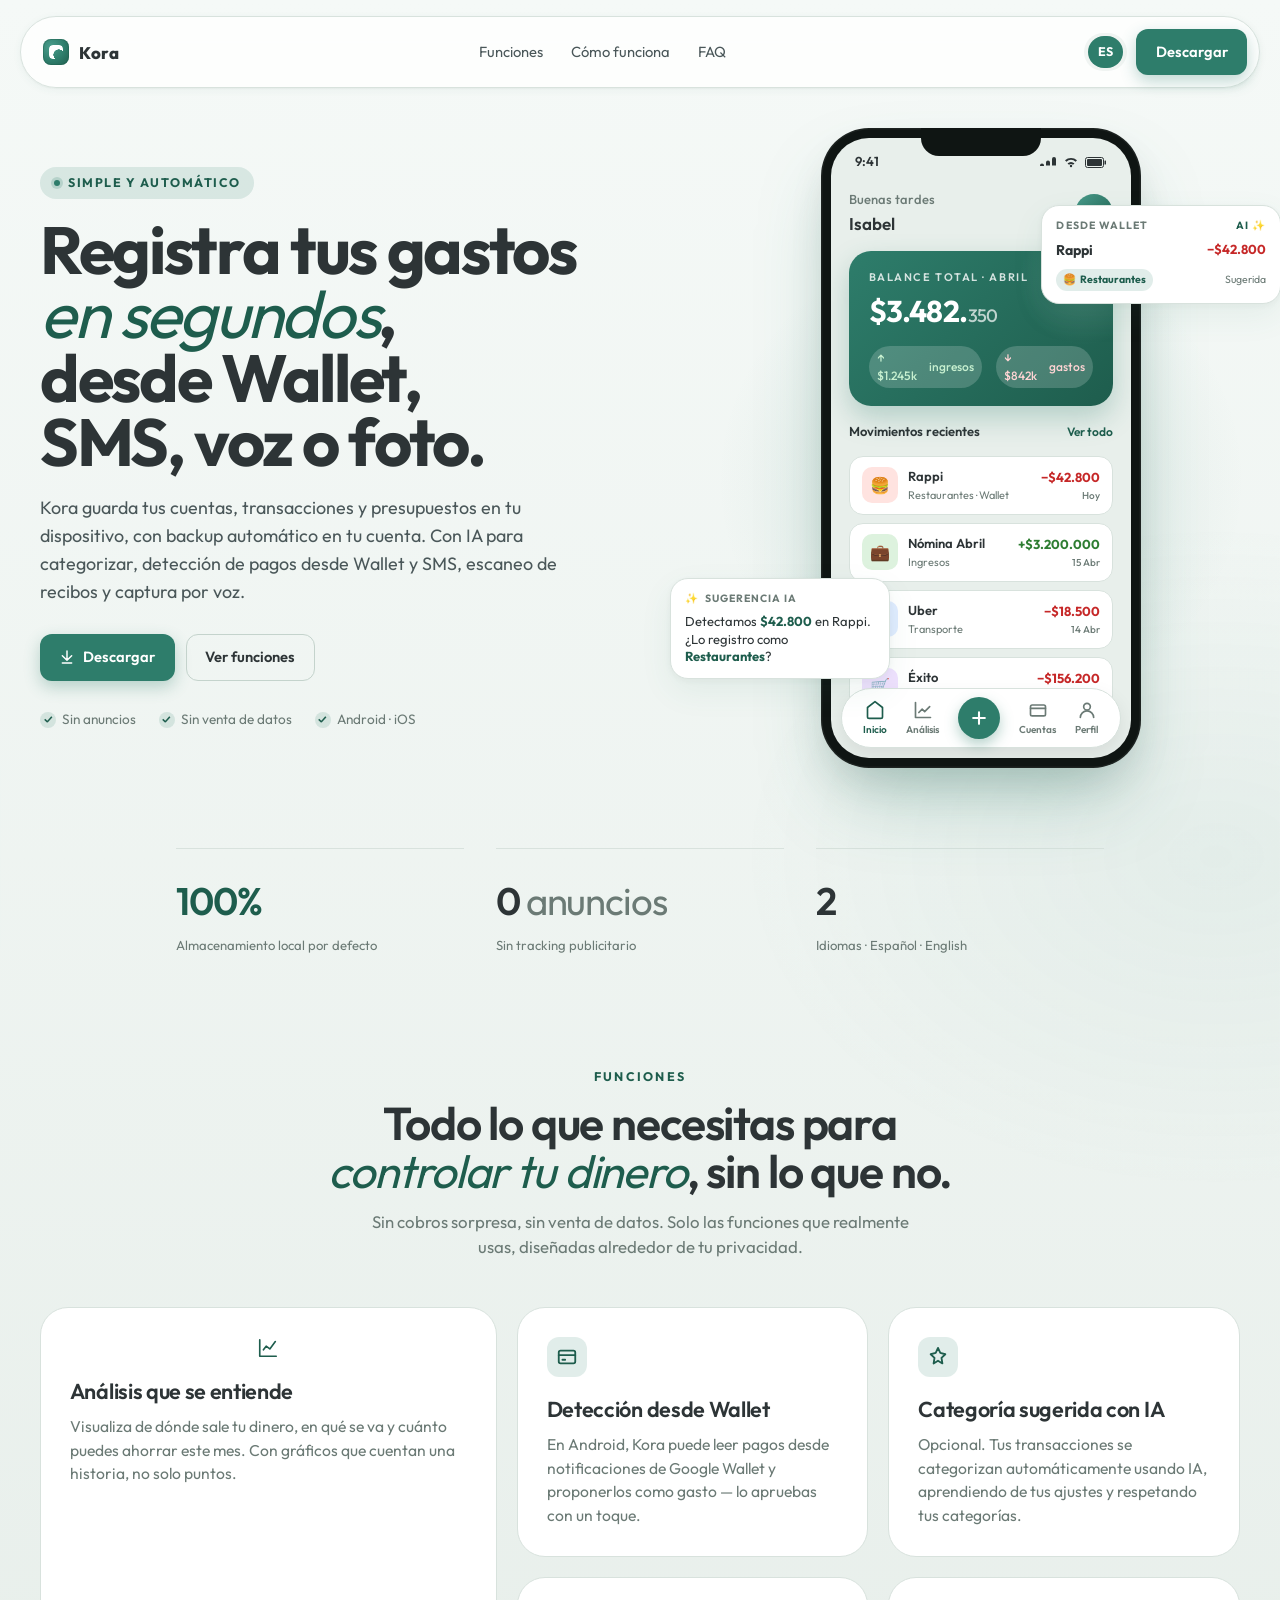
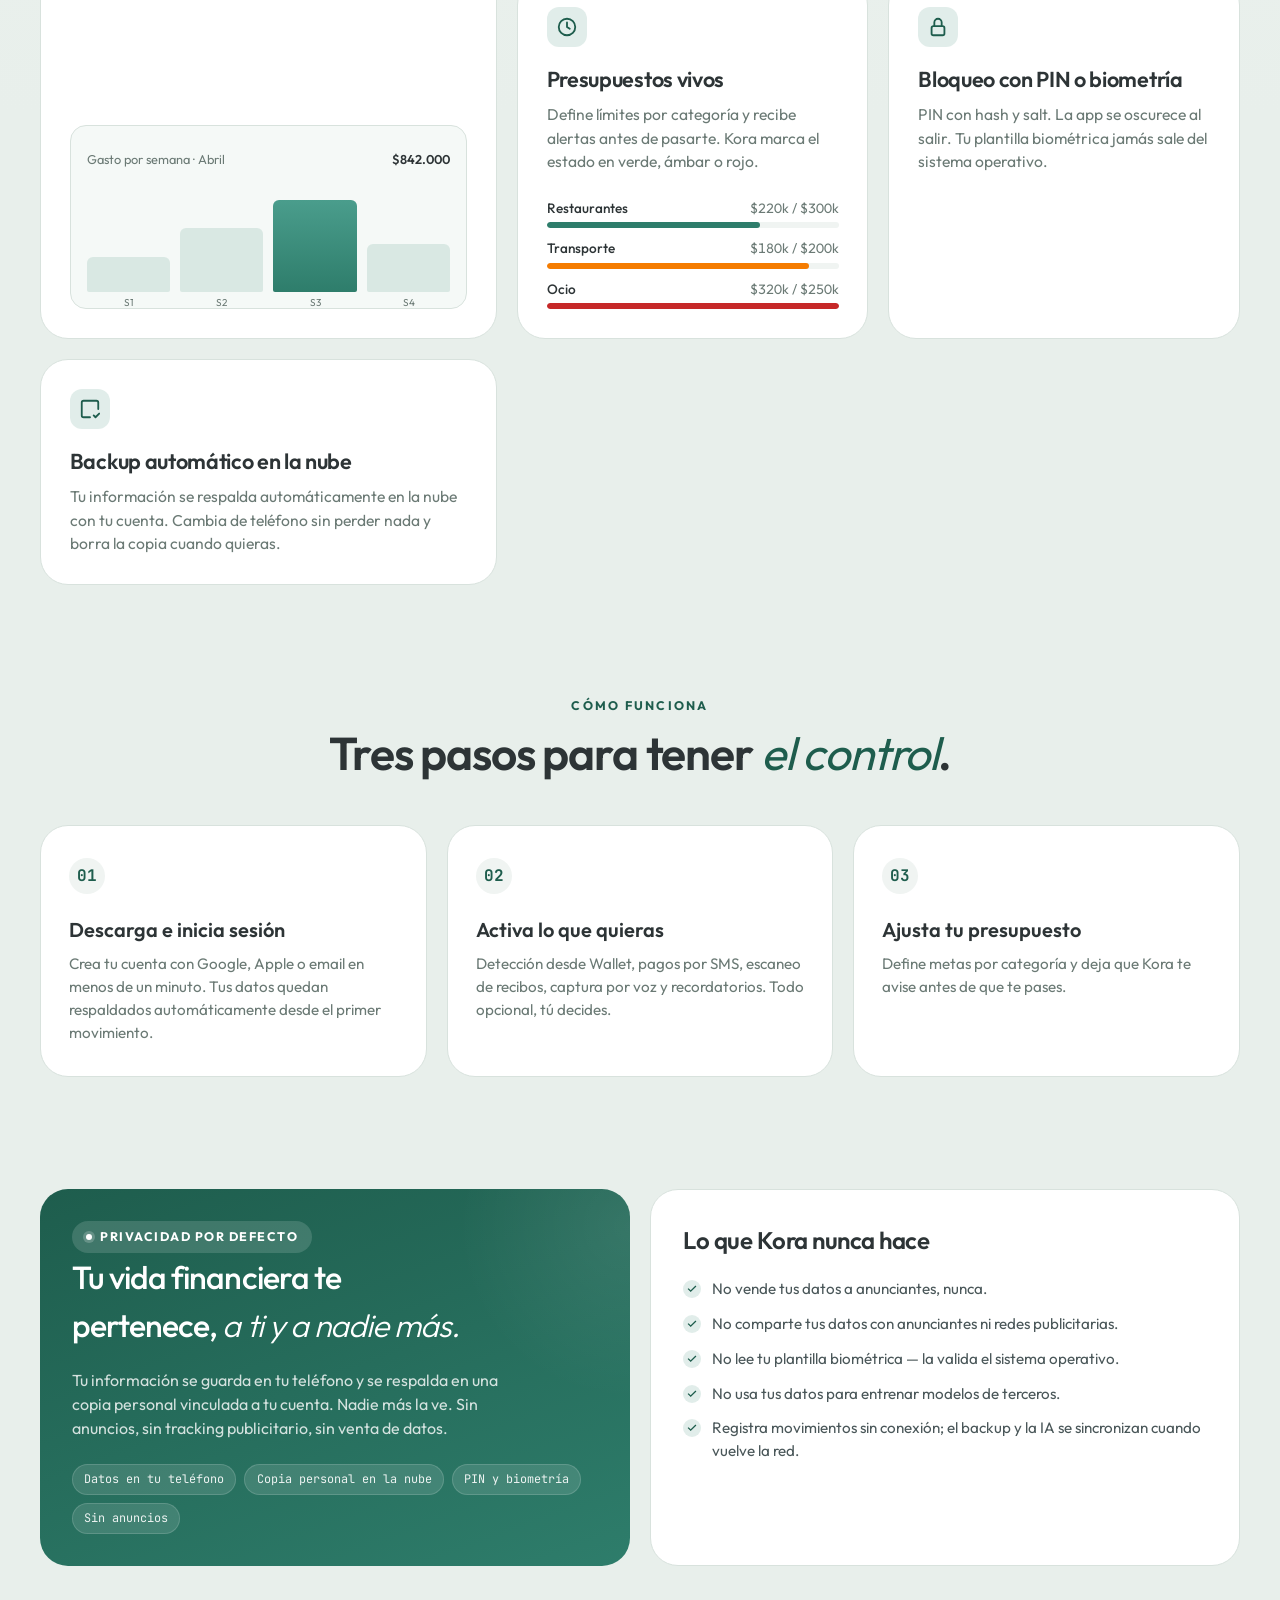
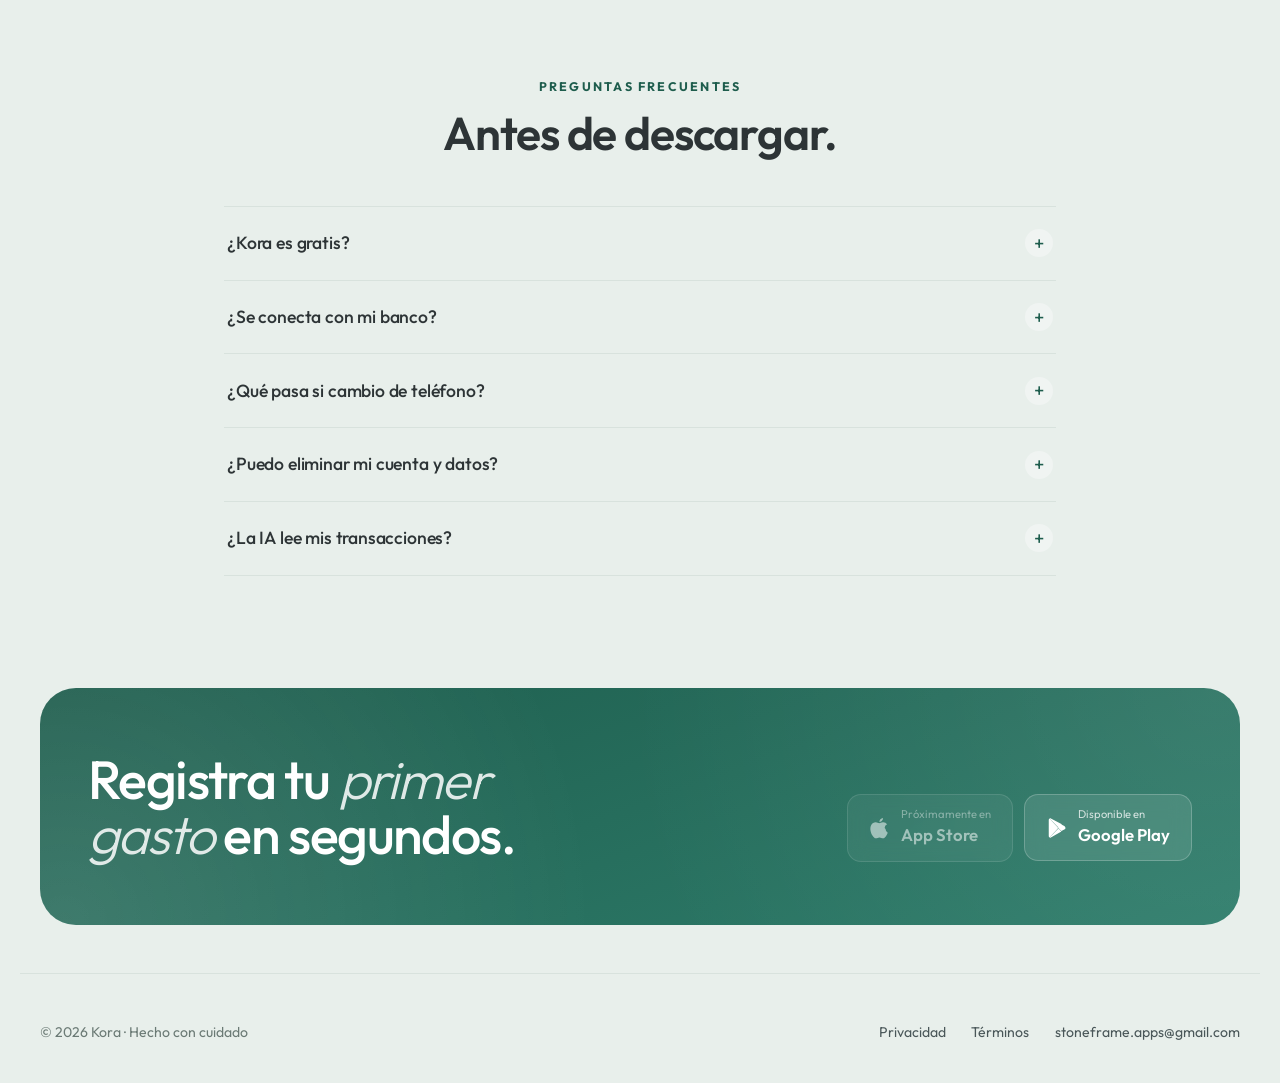
==== commit fc5ce8c1: "chore(landing): sharper final CTA copy "Empieza con tus finanzas, como deberían empezar: en tu teléf" ====
--- a/index.html
+++ b/index.html
@@ -375,7 +375,7 @@
 <!-- FINAL CTA -->
 <section class="final-cta reveal" id="download">
   <div class="final-card">
-    <h2 data-i="fin_t">Empieza con tus finanzas, <em data-i="fin_em">como deberían empezar:</em> en tu teléfono.</h2>
+    <h2 data-i="fin_t">Registra tu <em data-i="fin_em">primer gasto</em> en segundos.</h2>
     <div class="store-ctas">
       <span class="store-btn" aria-disabled="true">
         <svg viewBox="0 0 24 24" fill="currentColor"><path d="M17.05 12.04a4.5 4.5 0 012.67-4.12 5.3 5.3 0 00-4.2-2.27c-1.78-.18-3.5 1.05-4.4 1.05-.93 0-2.33-1.03-3.83-1-1.97.03-3.8 1.15-4.82 2.92-2.06 3.57-.52 8.82 1.47 11.71 1 1.42 2.16 3 3.67 2.95 1.48-.06 2.03-.95 3.82-.95 1.77 0 2.29.95 3.83.92 1.59-.03 2.59-1.43 3.55-2.86a12.6 12.6 0 001.63-3.33 4.34 4.34 0 01-2.39-3.92zM14.3 3.92A4.3 4.3 0 0015.32 1a4.4 4.4 0 00-2.85 1.48c-.62.71-1.17 1.86-1.02 2.96 1.15.09 2.32-.59 2.85-1.52z"/></svg>
@@ -462,7 +462,7 @@
     q3: "¿Qué pasa si cambio de teléfono?", a3: "Puedes exportar una copia local en cualquier momento, o activar el backup en la nube con tu cuenta de Google o Apple para restaurar desde otro dispositivo.",
     q4: "¿Puedo eliminar mi cuenta y datos?", a4: "Sí. Desde Configuración puedes eliminar todos los datos locales y, si usas backup en la nube, borrar la copia remota y la cuenta asociada.",
     q5: "¿La IA lee mis transacciones?", a5: "Solo si activas funciones de IA opcionales: sugerencia de categoría, detección de pagos por SMS o escaneo de recibos. En esos casos se envían los datos mínimos necesarios (comercio, monto, texto o imagen) a Firebase AI para procesarlos. Puedes desactivarlas cuando quieras.",
-    fin_t: "Empieza con tus finanzas, ", fin_em: "como deberían empezar:", fin_after: " en tu teléfono.",
+    fin_t: "Registra tu ", fin_em: "primer gasto", fin_after: " en segundos.",
     app_store_s: "Próximamente en", play_store_s: "Disponible en",
     foot_m: "Hecho con cuidado", foot_1: "Privacidad", foot_2: "Términos"
   },
@@ -528,7 +528,7 @@
     q3: "What if I switch phones?", a3: "You can export a local backup anytime, or enable cloud backup with your Google or Apple account to restore on another device.",
     q4: "Can I delete my account and data?", a4: "Yes. From Settings you can delete all local data and, if you use cloud backup, remove the remote copy and associated account.",
     q5: "Does the AI read my transactions?", a5: "Only if you enable optional AI features: category suggestion, SMS payment detection, or receipt scanning. In those cases the minimum needed data (merchant, amount, text, or image) is sent to Firebase AI for processing. You can turn them off anytime.",
-    fin_t: "Start with your finances, ", fin_em: "the way they should start:", fin_after: " in your phone.",
+    fin_t: "Log your ", fin_em: "first expense", fin_after: " in seconds.",
     app_store_s: "Coming soon to", play_store_s: "Get it on",
     foot_m: "Made with care", foot_1: "Privacy", foot_2: "Terms"
   }
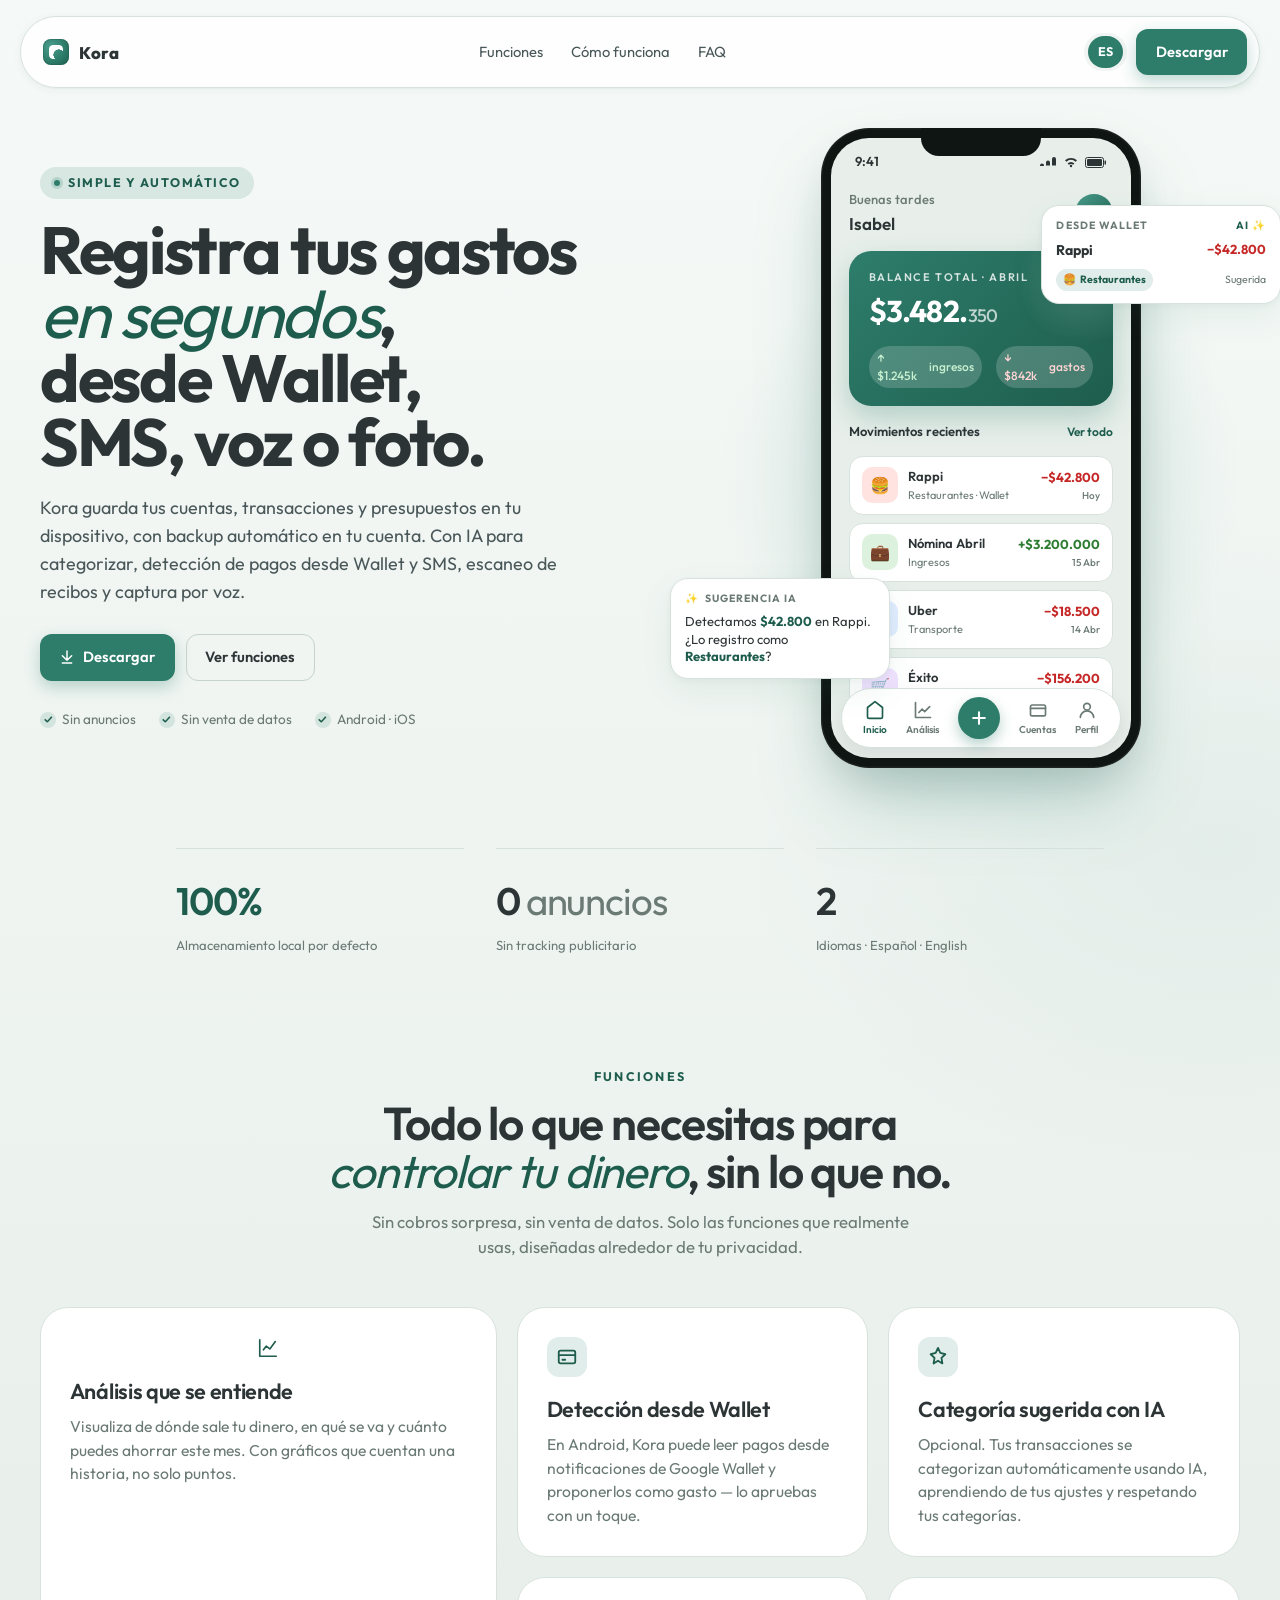
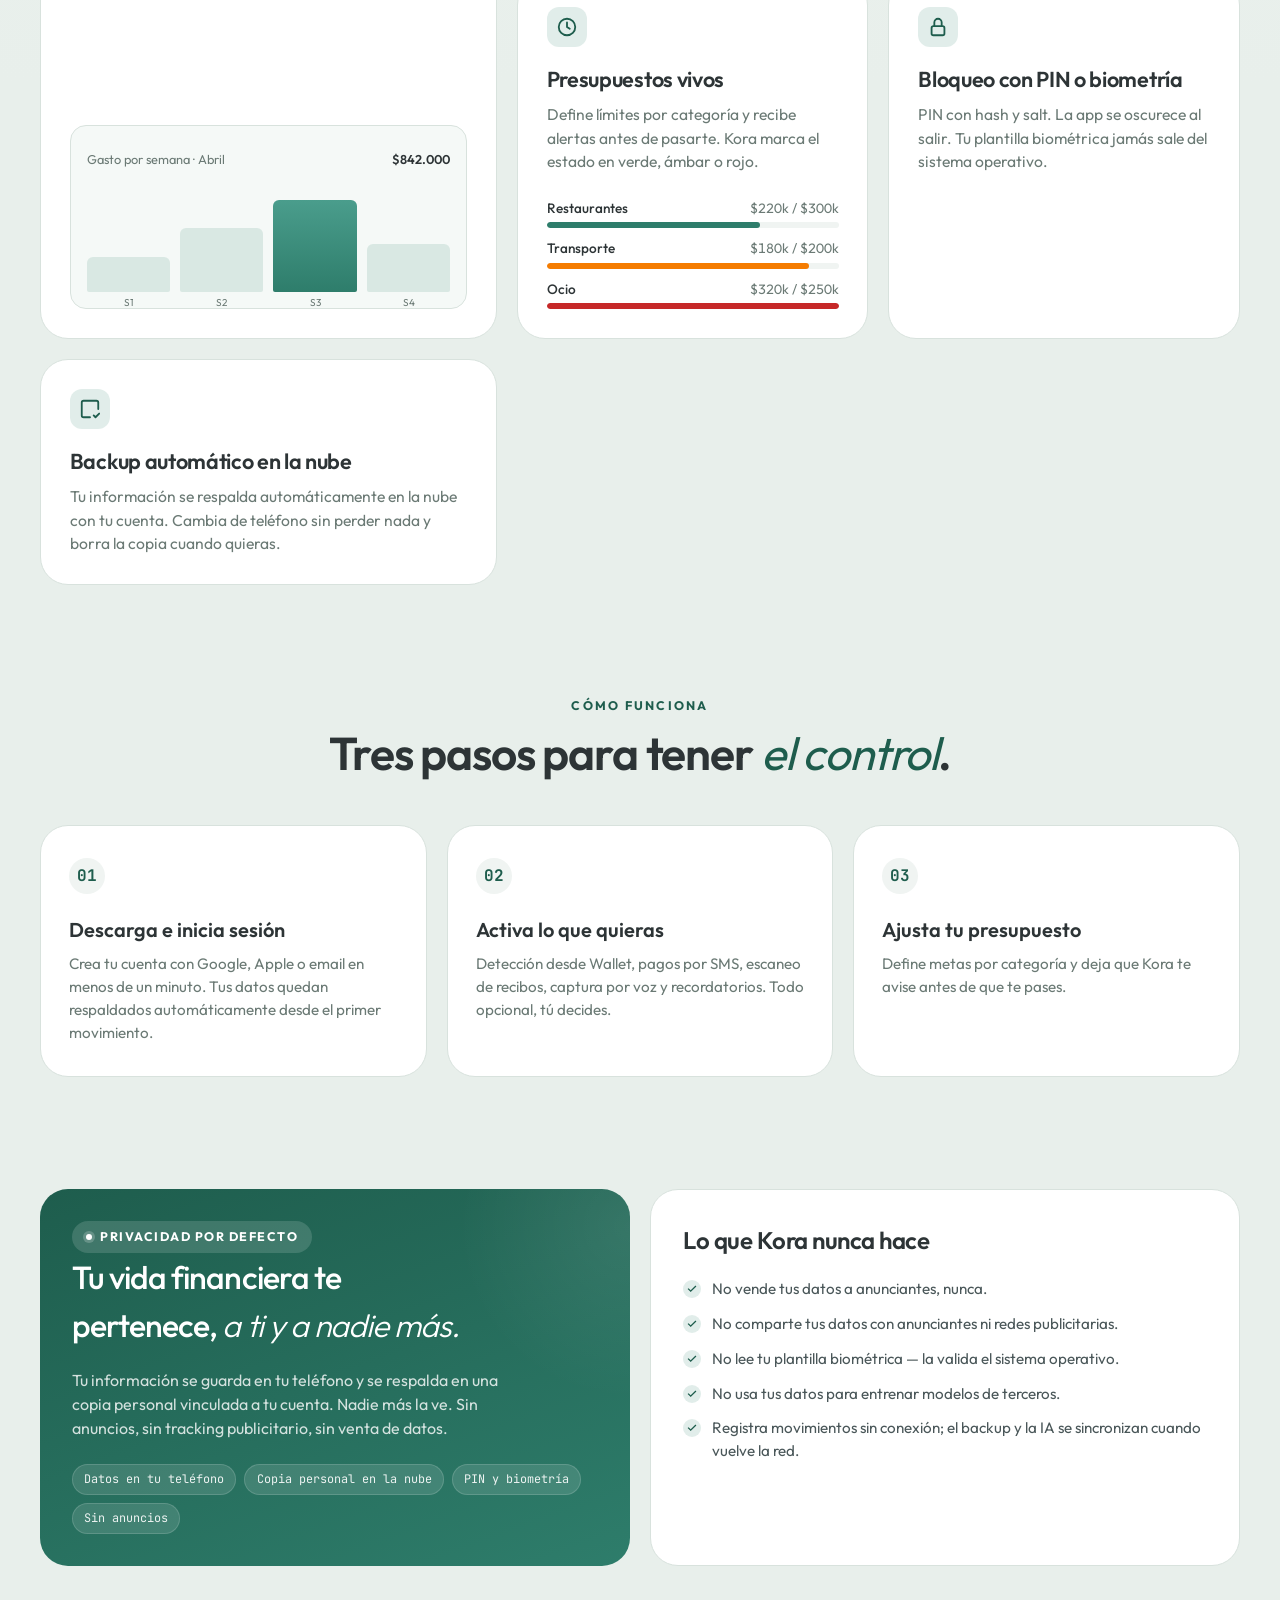
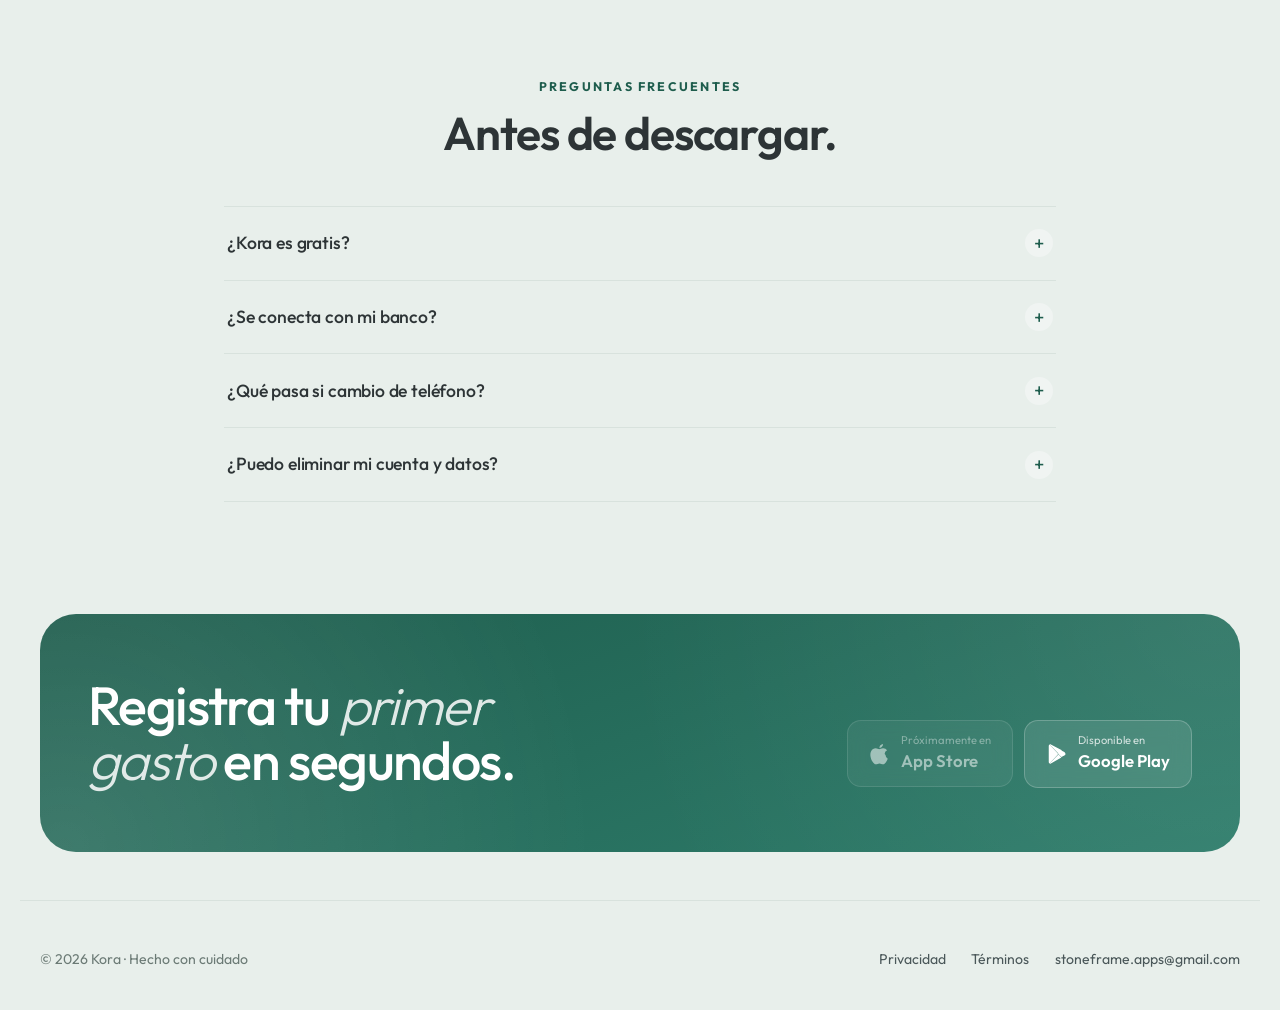
==== commit 99de7ceb: "chore(landing): tighten FAQ copy and drop AI question Several FAQ answers were repeating the "no dat" ====
--- a/index.html
+++ b/index.html
@@ -351,23 +351,19 @@
   <div class="faq">
     <details class="faq-item reveal">
       <summary class="faq-q"><h4 data-i="q1">¿Kora es gratis?</h4><span class="plus">+</span></summary>
-      <p class="faq-a" data-i="a1">La descarga y las funciones esenciales son gratuitas y sin anuncios. Algunas funciones avanzadas están disponibles a través de la suscripción opcional Kora Pro. Nunca vendemos tus datos.</p>
+      <p class="faq-a" data-i="a1">La descarga y las funciones esenciales son gratuitas y sin anuncios. Algunas funciones avanzadas están disponibles a través de la suscripción opcional Kora Pro.</p>
     </details>
     <details class="faq-item reveal">
       <summary class="faq-q"><h4 data-i="q2">¿Se conecta con mi banco?</h4><span class="plus">+</span></summary>
-      <p class="faq-a" data-i="a2">No directamente. En Android puede leer pagos desde notificaciones de Google Wallet si tú lo activas. El resto lo registras tú — lo que mantiene tus credenciales seguras.</p>
+      <p class="faq-a" data-i="a2">No directamente. En Android puede leer pagos desde notificaciones de Google Wallet si tú lo activas. El resto lo registras tú.</p>
     </details>
     <details class="faq-item reveal">
       <summary class="faq-q"><h4 data-i="q3">¿Qué pasa si cambio de teléfono?</h4><span class="plus">+</span></summary>
-      <p class="faq-a" data-i="a3">Puedes exportar una copia local en cualquier momento, o activar el backup en la nube con tu cuenta de Google o Apple para restaurar desde otro dispositivo.</p>
+      <p class="faq-a" data-i="a3">Solo inicia sesión con la misma cuenta en el nuevo dispositivo y tendrás todos tus datos disponibles.</p>
     </details>
     <details class="faq-item reveal">
       <summary class="faq-q"><h4 data-i="q4">¿Puedo eliminar mi cuenta y datos?</h4><span class="plus">+</span></summary>
-      <p class="faq-a" data-i="a4">Sí. Desde Configuración puedes eliminar todos los datos locales y, si usas backup en la nube, borrar la copia remota y la cuenta asociada.</p>
-    </details>
-    <details class="faq-item reveal">
-      <summary class="faq-q"><h4 data-i="q5">¿La IA lee mis transacciones?</h4><span class="plus">+</span></summary>
-      <p class="faq-a" data-i="a5">Solo si activas funciones de IA opcionales: sugerencia de categoría, detección de pagos por SMS o escaneo de recibos. En esos casos se envían los datos mínimos necesarios (comercio, monto, texto o imagen) a Firebase AI para procesarlos. Puedes desactivarlas cuando quieras.</p>
+      <p class="faq-a" data-i="a4">Sí. Desde Configuración puedes eliminar todos tus datos y tu cuenta de Kora, incluyendo la copia en la nube.</p>
     </details>
   </div>
 </section>
@@ -457,11 +453,10 @@
     pr_l4: "No usa tus datos para entrenar modelos de terceros.",
     pr_l5: "Registra movimientos sin conexión; el backup y la IA se sincronizan cuando vuelve la red.",
     faq_eye: "Preguntas frecuentes", faq_title: "Antes de descargar.",
-    q1: "¿Kora es gratis?", a1: "La descarga y las funciones esenciales son gratuitas y sin anuncios. Algunas funciones avanzadas están disponibles a través de la suscripción opcional Kora Pro. Nunca vendemos tus datos.",
-    q2: "¿Se conecta con mi banco?", a2: "No directamente. En Android puede leer pagos desde notificaciones de Google Wallet si tú lo activas. El resto lo registras tú — lo que mantiene tus credenciales seguras.",
-    q3: "¿Qué pasa si cambio de teléfono?", a3: "Puedes exportar una copia local en cualquier momento, o activar el backup en la nube con tu cuenta de Google o Apple para restaurar desde otro dispositivo.",
-    q4: "¿Puedo eliminar mi cuenta y datos?", a4: "Sí. Desde Configuración puedes eliminar todos los datos locales y, si usas backup en la nube, borrar la copia remota y la cuenta asociada.",
-    q5: "¿La IA lee mis transacciones?", a5: "Solo si activas funciones de IA opcionales: sugerencia de categoría, detección de pagos por SMS o escaneo de recibos. En esos casos se envían los datos mínimos necesarios (comercio, monto, texto o imagen) a Firebase AI para procesarlos. Puedes desactivarlas cuando quieras.",
+    q1: "¿Kora es gratis?", a1: "La descarga y las funciones esenciales son gratuitas y sin anuncios. Algunas funciones avanzadas están disponibles a través de la suscripción opcional Kora Pro.",
+    q2: "¿Se conecta con mi banco?", a2: "No directamente. En Android puede leer pagos desde notificaciones de Google Wallet si tú lo activas. El resto lo registras tú.",
+    q3: "¿Qué pasa si cambio de teléfono?", a3: "Solo inicia sesión con la misma cuenta en el nuevo dispositivo y tendrás todos tus datos disponibles.",
+    q4: "¿Puedo eliminar mi cuenta y datos?", a4: "Sí. Desde Configuración puedes eliminar todos tus datos y tu cuenta de Kora, incluyendo la copia en la nube.",
     fin_t: "Registra tu ", fin_em: "primer gasto", fin_after: " en segundos.",
     app_store_s: "Próximamente en", play_store_s: "Disponible en",
     foot_m: "Hecho con cuidado", foot_1: "Privacidad", foot_2: "Términos"
@@ -523,11 +518,10 @@
     pr_l4: "Never uses your data to train third-party models.",
     pr_l5: "Lets you log entries offline; backup and AI sync when the connection is back.",
     faq_eye: "Frequently asked questions", faq_title: "Before you download.",
-    q1: "Is Kora free?", a1: "The download and core features are free and ad-free. Some advanced features are available through the optional Kora Pro subscription. We never sell your data.",
-    q2: "Does it connect to my bank?", a2: "Not directly. On Android it can read payments from Google Wallet notifications if you enable it. The rest you log yourself — which keeps your credentials safe.",
-    q3: "What if I switch phones?", a3: "You can export a local backup anytime, or enable cloud backup with your Google or Apple account to restore on another device.",
-    q4: "Can I delete my account and data?", a4: "Yes. From Settings you can delete all local data and, if you use cloud backup, remove the remote copy and associated account.",
-    q5: "Does the AI read my transactions?", a5: "Only if you enable optional AI features: category suggestion, SMS payment detection, or receipt scanning. In those cases the minimum needed data (merchant, amount, text, or image) is sent to Firebase AI for processing. You can turn them off anytime.",
+    q1: "Is Kora free?", a1: "The download and core features are free and ad-free. Some advanced features are available through the optional Kora Pro subscription.",
+    q2: "Does it connect to my bank?", a2: "Not directly. On Android it can read payments from Google Wallet notifications if you enable it. The rest you log yourself.",
+    q3: "What if I switch phones?", a3: "Just sign in with the same account on the new device and all your data will be there.",
+    q4: "Can I delete my account and data?", a4: "Yes. From Settings you can delete all your data and your Kora account, including the cloud copy.",
     fin_t: "Log your ", fin_em: "first expense", fin_after: " in seconds.",
     app_store_s: "Coming soon to", play_store_s: "Get it on",
     foot_m: "Made with care", foot_1: "Privacy", foot_2: "Terms"
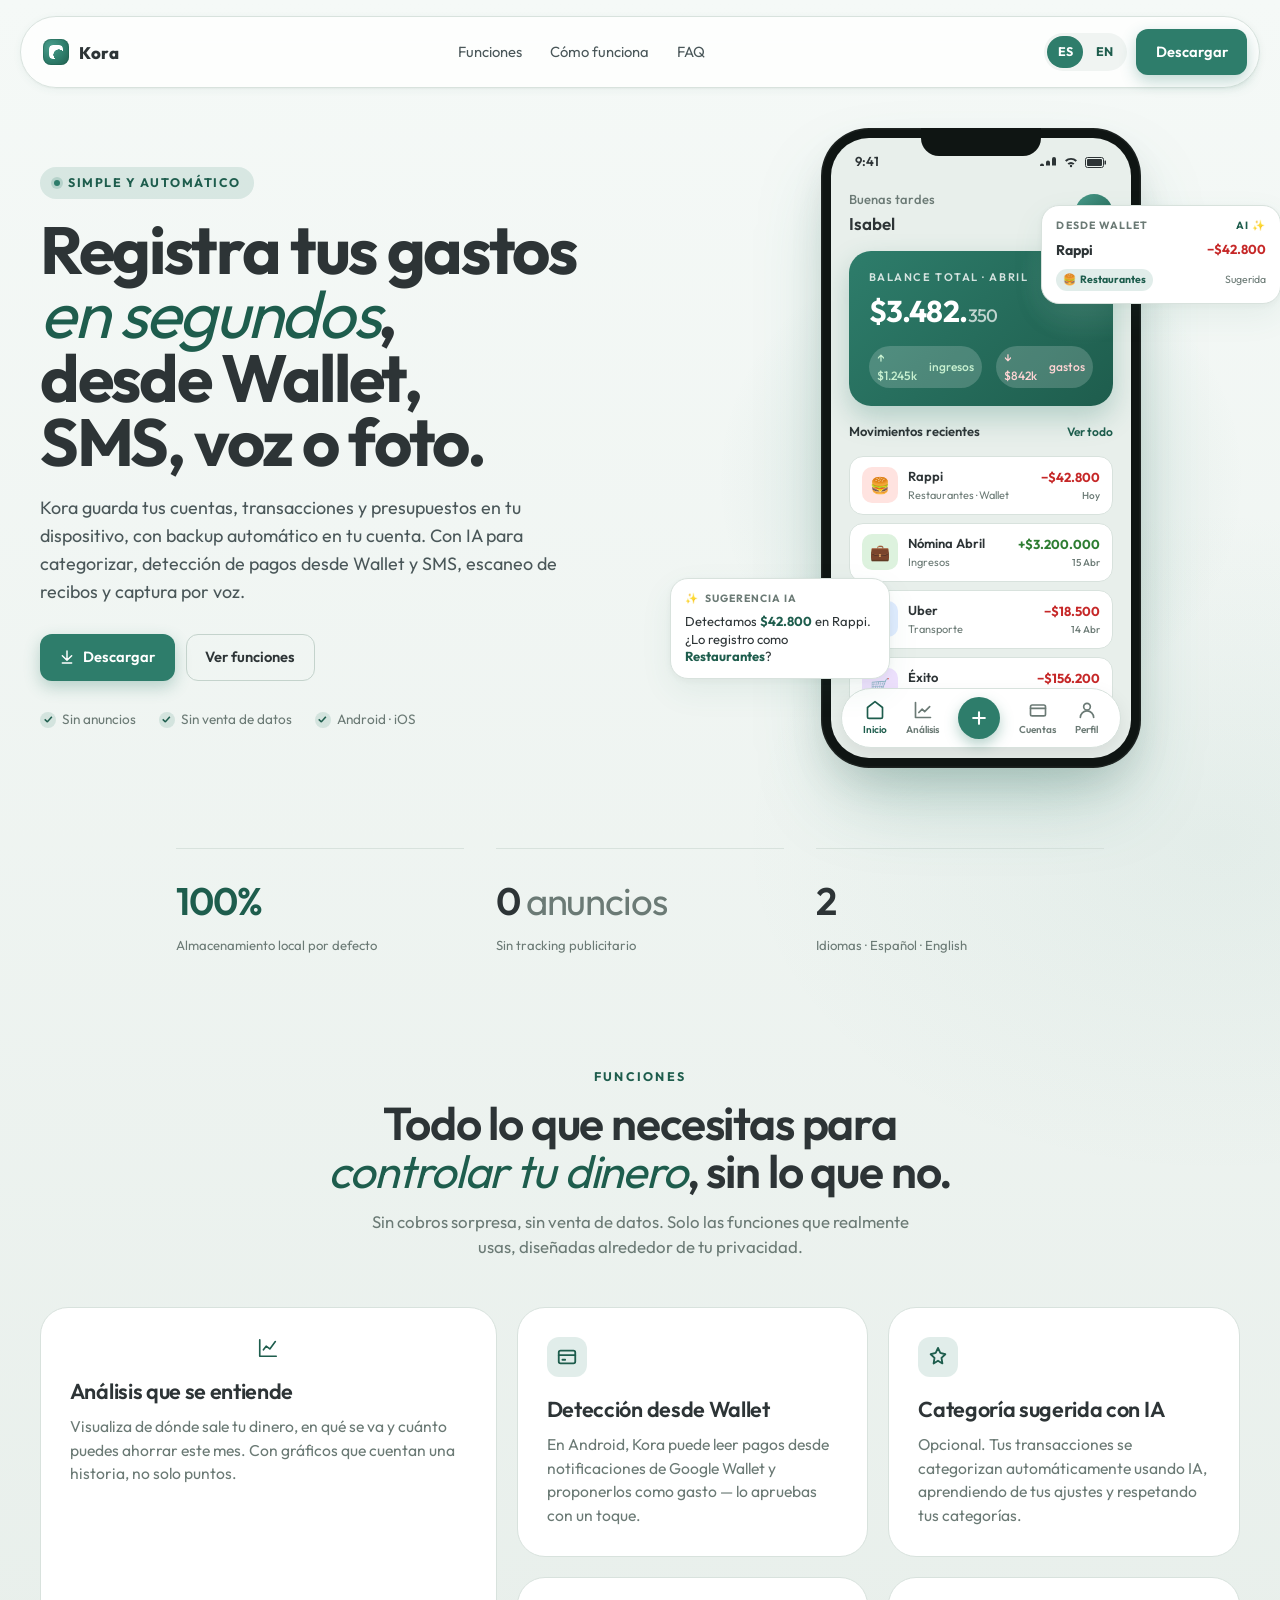
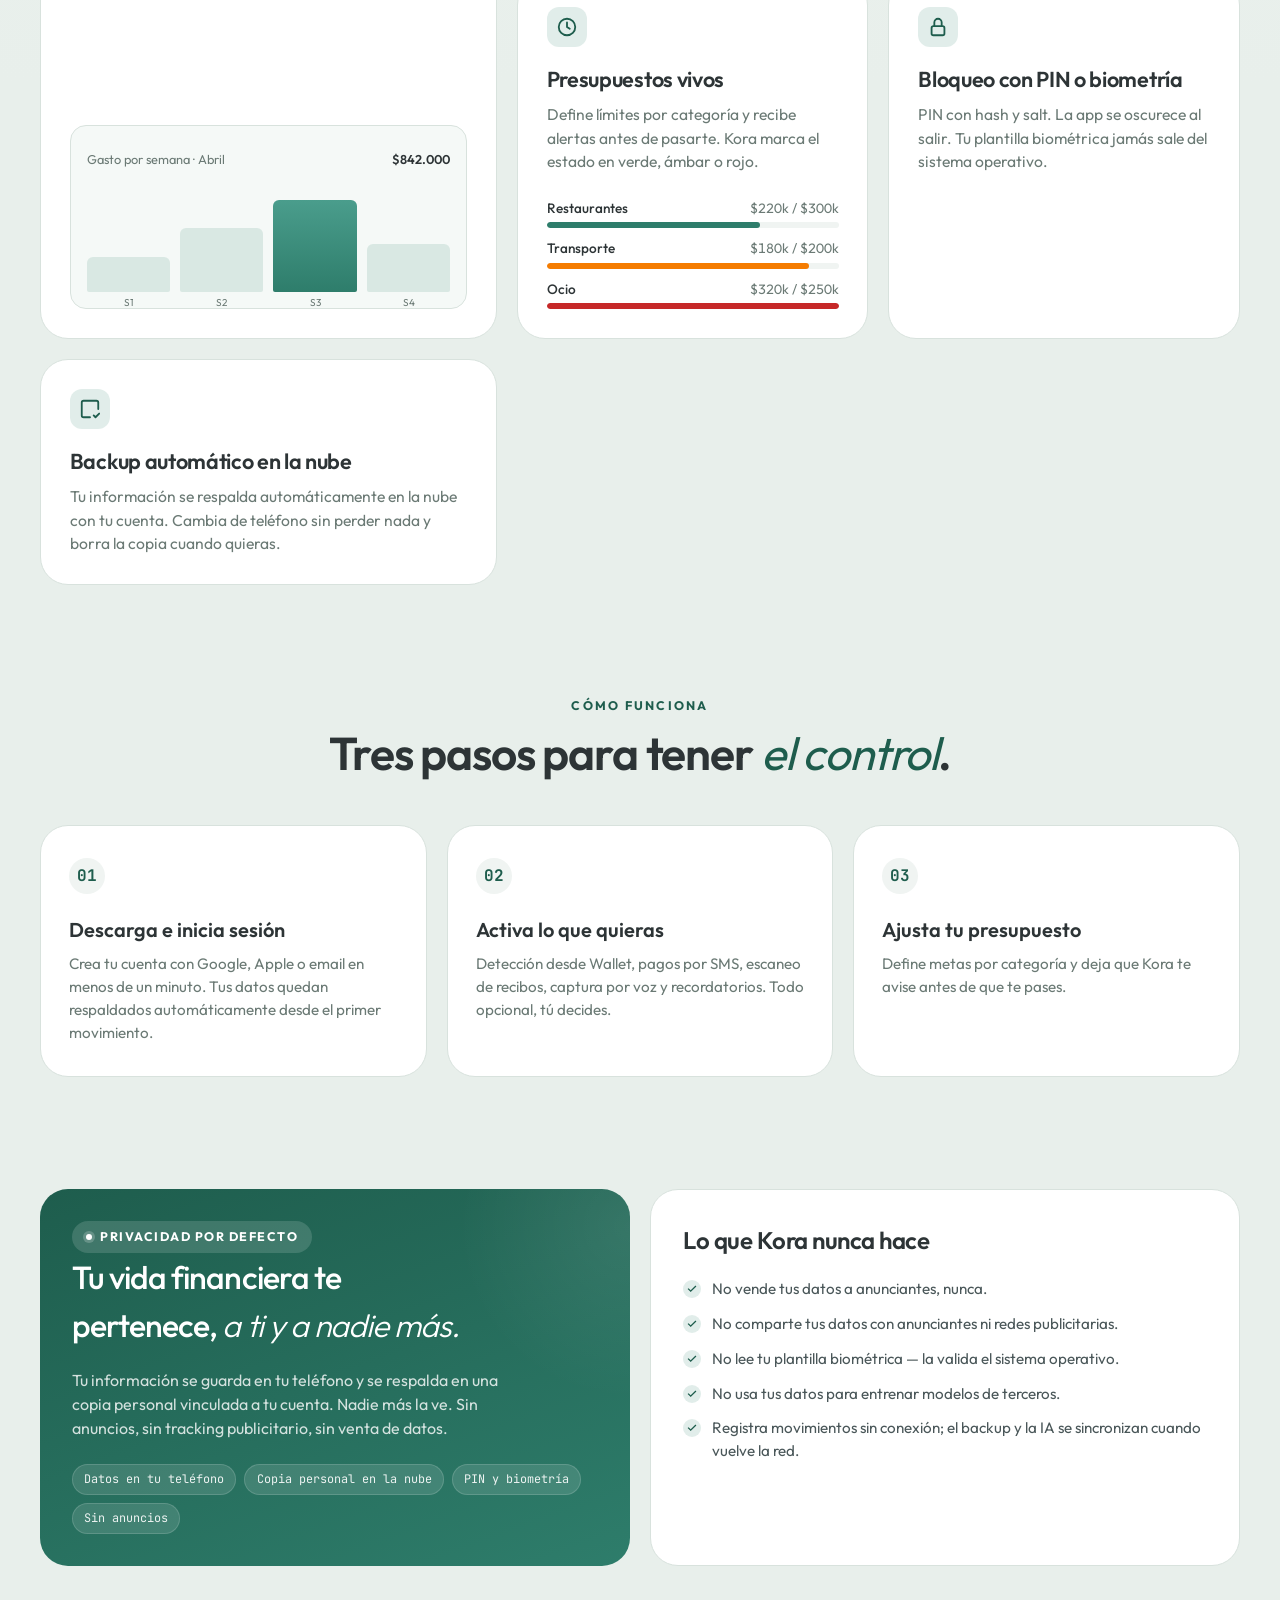
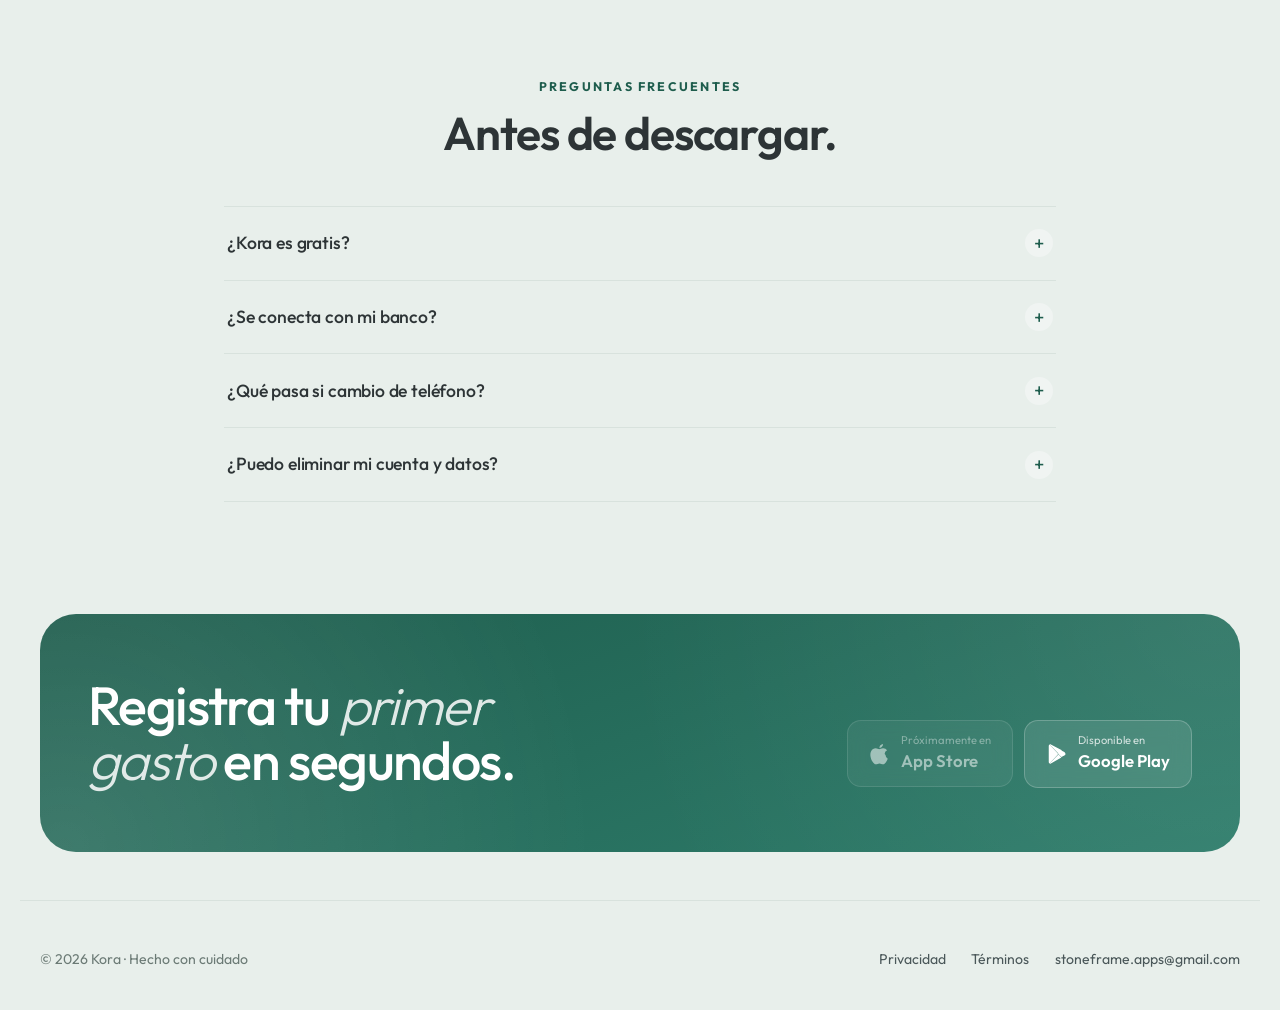
==== commit b5fa4fa6: "fix(landing): stop language switch from inheriting policies' bilingual rule The ES/EN switch in the " ====
--- a/index.html
+++ b/index.html
@@ -23,8 +23,8 @@
     </div>
     <div class="nav-cta">
       <div class="lang-switch" role="group" aria-label="Language">
-        <button data-lang="es" class="active">ES</button>
-        <button data-lang="en">EN</button>
+        <button data-lang-target="es" class="active">ES</button>
+        <button data-lang-target="en">EN</button>
       </div>
       <a href="#download" class="btn btn-primary" data-i="nav_cta">Descargar</a>
     </div>
@@ -548,14 +548,14 @@
     t.fin_t + '<em>' + t.fin_em + '</em>' + t.fin_after;
 
   document.querySelectorAll('.lang-switch button').forEach(b => {
-    b.classList.toggle('active', b.dataset.lang === lang);
+    b.classList.toggle('active', b.dataset.langTarget === lang);
   });
 
   try { localStorage.setItem('kora-lang', lang); } catch (_) {}
 }
 
 document.querySelectorAll('.lang-switch button').forEach(b => {
-  b.addEventListener('click', () => applyLang(b.dataset.lang));
+  b.addEventListener('click', () => applyLang(b.dataset.langTarget));
 });
 
 const preferred = (() => {
--- a/styles.css
+++ b/styles.css
@@ -120,10 +120,12 @@
   font-size: 0.78rem; font-weight: 700;
 }
 .lang-switch button {
-  border: 0; background: transparent; color: var(--muted);
+  border: 0; background: transparent; color: var(--accent-strong);
   padding: 0.4rem 0.65rem; border-radius: 999px; cursor: pointer;
   font: inherit;
-}
+  transition: background 0.15s ease, color 0.15s ease;
+}
+.lang-switch button:hover:not(.active) { background: rgba(255,255,255,0.5); }
 .lang-switch button.active {
   background: var(--accent); color: white;
 }
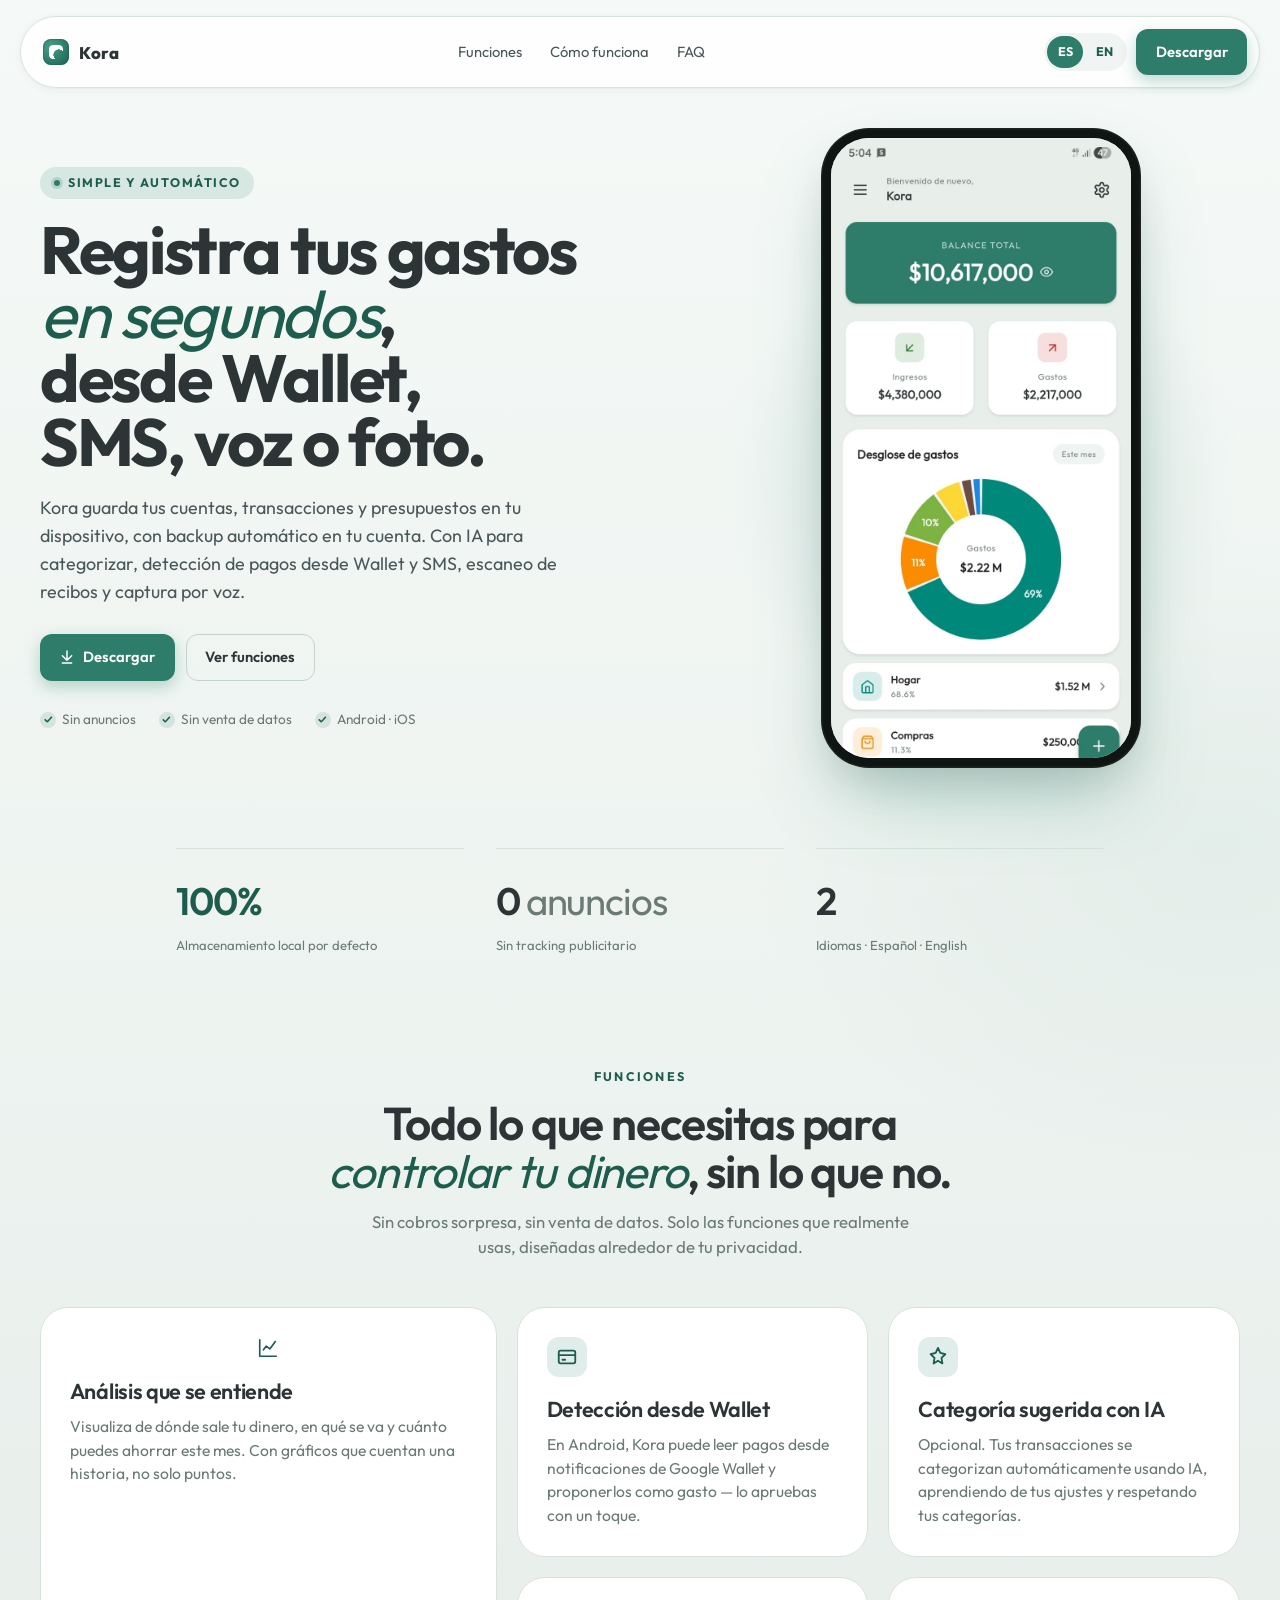
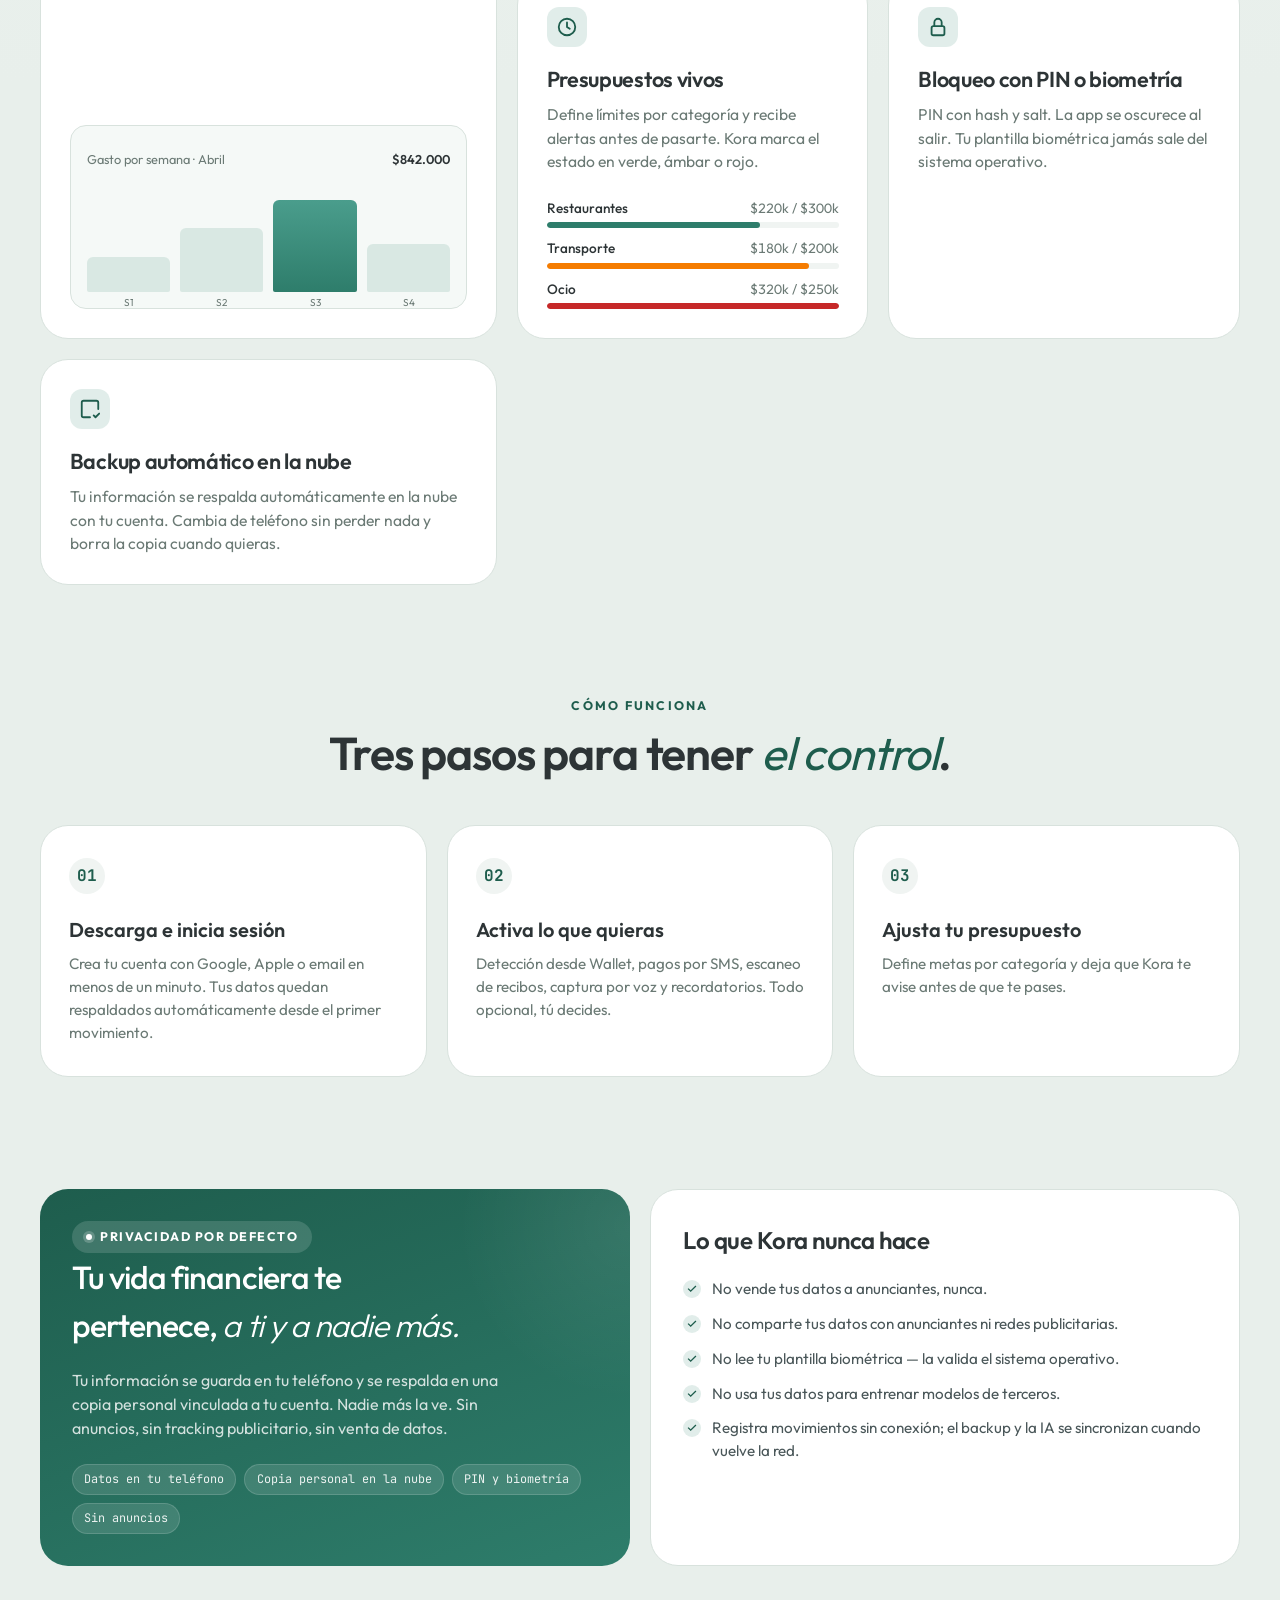
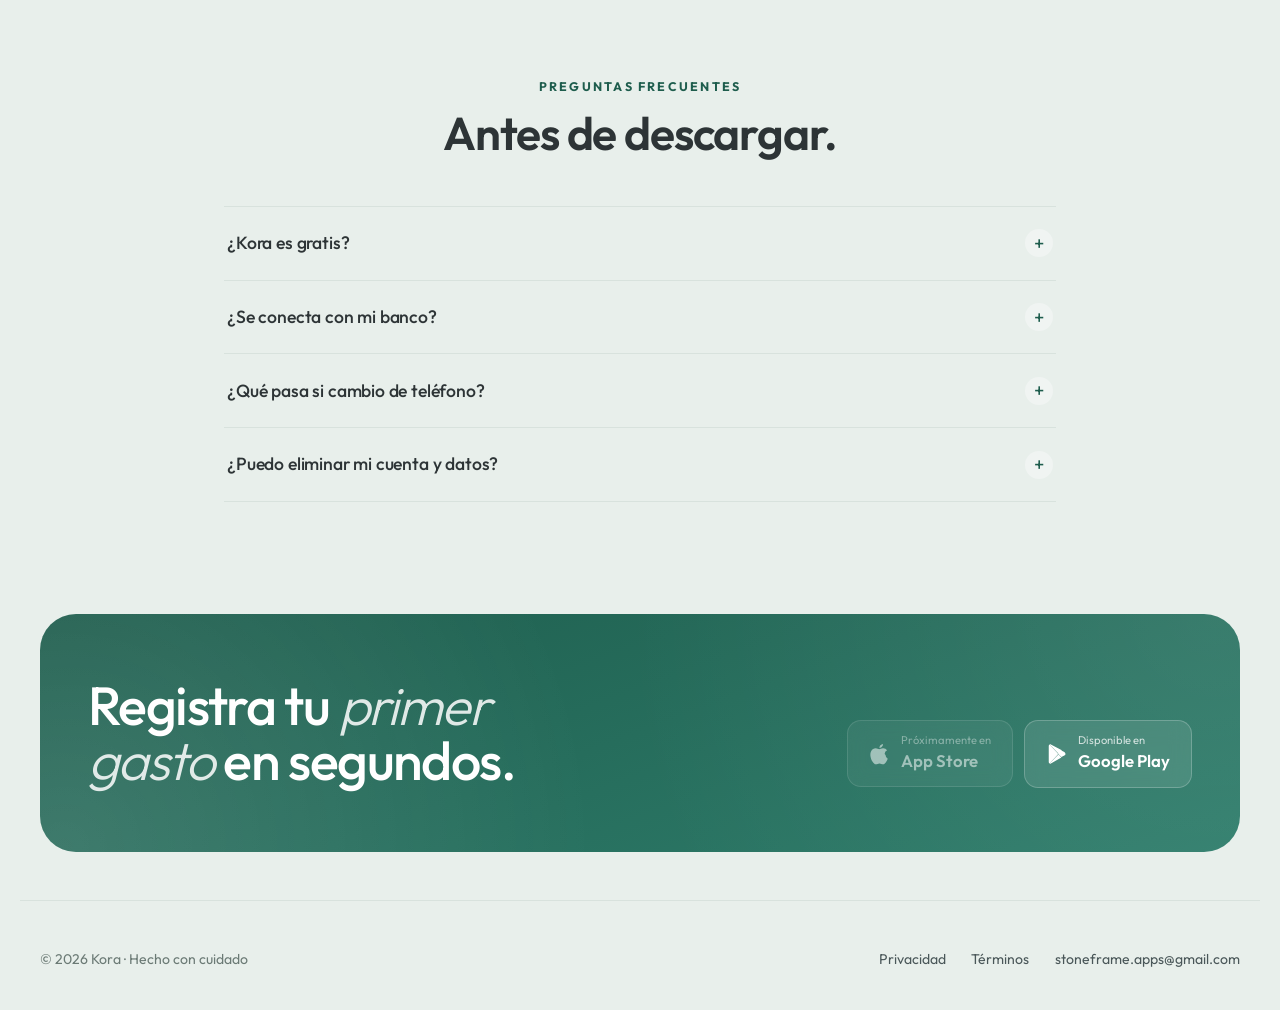
==== commit b527828c: "feat(landing): replace CSS phone mockup with real app screenshot Swap the hand-built CSS app mockup " ====
--- a/index.html
+++ b/index.html
@@ -5,10 +5,119 @@
 <meta name="viewport" content="width=device-width, initial-scale=1" />
 <title>Kora — Finanzas personales con privacidad</title>
 <meta name="description" content="Kora guarda tus cuentas, transacciones y presupuestos en tu dispositivo con backup automático en la nube. IA para categorizar, detección de pagos desde Wallet y SMS, escaneo de recibos y captura por voz." />
+<link rel="canonical" href="https://get-kora.app/" />
+<meta name="theme-color" content="#0b0b0f" />
+<meta name="application-name" content="Kora" />
+<meta name="author" content="Stoneframe" />
+<meta name="keywords" content="finanzas personales, app de gastos, presupuesto, control de gastos, privacidad, IA, Google Wallet, escaneo de recibos, Android" />
+
+<!-- Favicons -->
+<link rel="icon" href="./favicon.ico" sizes="any" />
+<link rel="icon" type="image/svg+xml" href="./favicon.svg" />
+<link rel="apple-touch-icon" href="./apple-touch-icon.png" />
+
+<!-- Open Graph -->
+<meta property="og:type" content="website" />
+<meta property="og:site_name" content="Kora" />
+<meta property="og:locale" content="es_ES" />
+<meta property="og:title" content="Kora — Finanzas personales con privacidad" />
+<meta property="og:description" content="Registra tus gastos en segundos desde Wallet, SMS, voz o foto. Tus datos viven en tu dispositivo, con backup automático en tu cuenta. Sin anuncios, sin venta de datos." />
+<meta property="og:url" content="https://get-kora.app/" />
+<meta property="og:image" content="https://get-kora.app/og-image.png" />
+<meta property="og:image:width" content="1200" />
+<meta property="og:image:height" content="630" />
+<meta property="og:image:alt" content="Kora — Finanzas personales con privacidad" />
+
+<!-- Twitter Card -->
+<meta name="twitter:card" content="summary_large_image" />
+<meta name="twitter:title" content="Kora — Finanzas personales con privacidad" />
+<meta name="twitter:description" content="Registra tus gastos en segundos desde Wallet, SMS, voz o foto. Sin anuncios, sin venta de datos." />
+<meta name="twitter:image" content="https://get-kora.app/og-image.png" />
+
 <link rel="preconnect" href="https://fonts.googleapis.com">
 <link rel="preconnect" href="https://fonts.gstatic.com" crossorigin>
 <link href="https://fonts.googleapis.com/css2?family=Outfit:wght@300;400;500;600;700;800&family=JetBrains+Mono:wght@400;500&display=swap" rel="stylesheet">
 <link rel="stylesheet" href="./styles.css" />
+
+<!-- Structured data -->
+<script type="application/ld+json">
+{
+  "@context": "https://schema.org",
+  "@graph": [
+    {
+      "@type": "Organization",
+      "@id": "https://get-kora.app/#organization",
+      "name": "Stoneframe",
+      "url": "https://get-kora.app/",
+      "email": "stoneframe.apps@gmail.com",
+      "logo": "https://get-kora.app/apple-touch-icon.png"
+    },
+    {
+      "@type": "WebSite",
+      "@id": "https://get-kora.app/#website",
+      "url": "https://get-kora.app/",
+      "name": "Kora",
+      "inLanguage": "es",
+      "publisher": { "@id": "https://get-kora.app/#organization" }
+    },
+    {
+      "@type": "MobileApplication",
+      "@id": "https://get-kora.app/#app",
+      "name": "Kora",
+      "operatingSystem": "Android",
+      "applicationCategory": "FinanceApplication",
+      "url": "https://get-kora.app/",
+      "downloadUrl": "https://play.google.com/store/apps/details?id=com.stoneframe.kora",
+      "description": "Kora guarda tus cuentas, transacciones y presupuestos en tu dispositivo con backup automático en la nube. IA para categorizar, detección de pagos desde Wallet y SMS, escaneo de recibos y captura por voz.",
+      "image": "https://get-kora.app/og-image.png",
+      "publisher": { "@id": "https://get-kora.app/#organization" },
+      "offers": {
+        "@type": "Offer",
+        "price": "0",
+        "priceCurrency": "USD"
+      }
+    },
+    {
+      "@type": "FAQPage",
+      "@id": "https://get-kora.app/#faq",
+      "mainEntity": [
+        {
+          "@type": "Question",
+          "name": "¿Kora es gratis?",
+          "acceptedAnswer": {
+            "@type": "Answer",
+            "text": "La descarga y las funciones esenciales son gratuitas y sin anuncios. Algunas funciones avanzadas están disponibles a través de la suscripción opcional Kora Pro."
+          }
+        },
+        {
+          "@type": "Question",
+          "name": "¿Se conecta con mi banco?",
+          "acceptedAnswer": {
+            "@type": "Answer",
+            "text": "No directamente. En Android puede leer pagos desde notificaciones de Google Wallet si tú lo activas. El resto lo registras tú."
+          }
+        },
+        {
+          "@type": "Question",
+          "name": "¿Qué pasa si cambio de teléfono?",
+          "acceptedAnswer": {
+            "@type": "Answer",
+            "text": "Solo inicia sesión con la misma cuenta en el nuevo dispositivo y tendrás todos tus datos disponibles."
+          }
+        },
+        {
+          "@type": "Question",
+          "name": "¿Puedo eliminar mi cuenta y datos?",
+          "acceptedAnswer": {
+            "@type": "Answer",
+            "text": "Sí. Desde Configuración puedes eliminar todos tus datos y tu cuenta de Kora, incluyendo la copia en la nube."
+          }
+        }
+      ]
+    }
+  ]
+}
+</script>
 </head>
 <body>
 
@@ -61,119 +170,11 @@
     </div>
 
     <div class="phone-stage reveal">
-      <!-- Floating wallet notification -->
-      <div class="float-wallet">
-        <div class="head"><span data-i="fw_from">DESDE WALLET</span><span>AI &#10024;</span></div>
-        <div class="row">
-          <div class="merchant">Rappi</div>
-          <div class="amount">&minus;$42.800</div>
+      <!-- Phone mockup with real app screenshot -->
+      <div class="phone">
+        <div class="phone-screen">
+          <img src="Dashboard.jpeg" alt="Pantalla de la app Kora mostrando balance total y desglose de gastos" loading="lazy" />
         </div>
-        <div class="row" style="margin-top:2px;">
-          <span class="tag">&#127828; <span data-i="fw_cat">Restaurantes</span></span>
-          <span style="color:var(--muted); font-size: 10.5px; align-self:center;" data-i="fw_sugg">Sugerida</span>
-        </div>
-      </div>
-
-      <!-- Phone mockup -->
-      <div class="phone">
-        <div class="phone-notch"></div>
-        <div class="phone-screen">
-          <div class="status-bar">
-            <span>9:41</span>
-            <div class="right">
-              <svg width="18" height="12" viewBox="0 0 18 12" fill="none"><path d="M1 9.5a2 2 0 012-2 2 2 0 012 2v.5H1v-.5zM7 6.5a2 2 0 012-2 2 2 0 012 2v3H7v-3zM13 3a2 2 0 012-2 2 2 0 012 2v6.5h-4V3z" fill="currentColor"/></svg>
-              <svg width="16" height="12" viewBox="0 0 16 12" fill="none"><path d="M8 2a9 9 0 00-6 2.3l1.4 1.4A7 7 0 018 3.8a7 7 0 014.6 1.9L14 4.3A9 9 0 008 2zM8 6a5 5 0 00-3.5 1.5L6 8.8A3 3 0 018 8a3 3 0 012 .8l1.5-1.3A5 5 0 008 6z" fill="currentColor"/><circle cx="8" cy="10" r="1.2" fill="currentColor"/></svg>
-              <svg width="22" height="11" viewBox="0 0 22 11" fill="none"><rect x="0.5" y="0.5" width="18" height="10" rx="2" stroke="currentColor" fill="none"/><rect x="2" y="2" width="15" height="7" rx="1" fill="currentColor"/><rect x="19.5" y="3.5" width="1.5" height="4" rx="0.5" fill="currentColor"/></svg>
-            </div>
-          </div>
-
-          <div class="app">
-            <div class="app-header">
-              <div>
-                <div class="greeting" data-i="app_hello">Buenas tardes</div>
-                <div class="username">Isabel</div>
-              </div>
-              <div class="avatar">IG</div>
-            </div>
-
-            <div class="balance-card">
-              <div class="balance-label" data-i="app_balance">Balance total · Abril</div>
-              <div class="balance-amount">$3.482.<small>350</small></div>
-              <div class="balance-sub">
-                <span class="balance-pill up">&uarr; $1.245k <span data-i="app_in">ingresos</span></span>
-                <span class="balance-pill down">&darr; $842k <span data-i="app_out">gastos</span></span>
-              </div>
-            </div>
-
-            <div class="section-title">
-              <span data-i="app_recent">Movimientos recientes</span>
-              <a href="#" data-i="app_all">Ver todo</a>
-            </div>
-
-            <div class="tx-list">
-              <div class="tx">
-                <div class="tx-icon food">&#127828;</div>
-                <div class="tx-main">
-                  <div class="name">Rappi</div>
-                  <div class="cat" data-i="tx_food">Restaurantes · Wallet</div>
-                </div>
-                <div class="tx-amt neg">&minus;$42.800<span class="date" data-i="tx_today">Hoy</span></div>
-              </div>
-              <div class="tx">
-                <div class="tx-icon income">&#128188;</div>
-                <div class="tx-main">
-                  <div class="name" data-i="tx_salary_n">Nómina Abril</div>
-                  <div class="cat" data-i="tx_salary_c">Ingresos</div>
-                </div>
-                <div class="tx-amt pos">+$3.200.000<span class="date">15 Abr</span></div>
-              </div>
-              <div class="tx">
-                <div class="tx-icon transport">&#128663;</div>
-                <div class="tx-main">
-                  <div class="name">Uber</div>
-                  <div class="cat" data-i="tx_tr">Transporte</div>
-                </div>
-                <div class="tx-amt neg">&minus;$18.500<span class="date">14 Abr</span></div>
-              </div>
-              <div class="tx">
-                <div class="tx-icon shop">&#128722;</div>
-                <div class="tx-main">
-                  <div class="name">Éxito</div>
-                  <div class="cat" data-i="tx_sh">Mercado</div>
-                </div>
-                <div class="tx-amt neg">&minus;$156.200<span class="date">13 Abr</span></div>
-              </div>
-            </div>
-          </div>
-
-          <div class="phone-tabs">
-            <div class="phone-tab active">
-              <svg viewBox="0 0 24 24" fill="none" stroke="currentColor" stroke-width="2" stroke-linecap="round" stroke-linejoin="round"><path d="M3 9l9-7 9 7v11a2 2 0 01-2 2H5a2 2 0 01-2-2z"/></svg>
-              <span data-i="tab1">Inicio</span>
-            </div>
-            <div class="phone-tab">
-              <svg viewBox="0 0 24 24" fill="none" stroke="currentColor" stroke-width="2" stroke-linecap="round" stroke-linejoin="round"><path d="M3 3v18h18"/><path d="M7 15l4-4 3 3 6-6"/></svg>
-              <span data-i="tab2">Análisis</span>
-            </div>
-            <div class="phone-tab fab">
-              <svg viewBox="0 0 24 24" fill="none" stroke="currentColor" stroke-width="2.5" stroke-linecap="round"><path d="M12 5v14M5 12h14"/></svg>
-            </div>
-            <div class="phone-tab">
-              <svg viewBox="0 0 24 24" fill="none" stroke="currentColor" stroke-width="2" stroke-linecap="round" stroke-linejoin="round"><rect x="3" y="6" width="18" height="13" rx="2"/><path d="M3 10h18"/></svg>
-              <span data-i="tab3">Cuentas</span>
-            </div>
-            <div class="phone-tab">
-              <svg viewBox="0 0 24 24" fill="none" stroke="currentColor" stroke-width="2" stroke-linecap="round" stroke-linejoin="round"><circle cx="12" cy="8" r="4"/><path d="M4 21a8 8 0 0116 0"/></svg>
-              <span data-i="tab4">Perfil</span>
-            </div>
-          </div>
-        </div>
-      </div>
-
-      <!-- AI floating hint -->
-      <div class="float-ai">
-        <div class="ai-head">&#10024; <span data-i="ai_t">SUGERENCIA IA</span></div>
-        <div class="body" data-i="ai_body">Detectamos <b>$42.800</b> en Rappi. ¿Lo registro como <b>Restaurantes</b>?</div>
       </div>
     </div>
   </div>
@@ -405,16 +406,6 @@
     sub: "Kora guarda tus cuentas, transacciones y presupuestos en tu dispositivo, con backup automático en tu cuenta. Con IA para categorizar, detección de pagos desde Wallet y SMS, escaneo de recibos y captura por voz.",
     cta_primary: "Descargar", cta_secondary: "Ver funciones",
     meta1: "Sin anuncios", meta2: "Sin venta de datos", meta3: "Android · iOS",
-    app_hello: "Buenas tardes", app_balance: "Balance total · Abril",
-    app_in: "ingresos", app_out: "gastos",
-    app_recent: "Movimientos recientes", app_all: "Ver todo",
-    tx_food: "Restaurantes · Wallet", tx_today: "Hoy",
-    tx_salary_n: "Nómina Abril", tx_salary_c: "Ingresos",
-    tx_tr: "Transporte", tx_sh: "Mercado",
-    tab1: "Inicio", tab2: "Análisis", tab3: "Cuentas", tab4: "Perfil",
-    fw_from: "DESDE WALLET", fw_cat: "Restaurantes", fw_sugg: "Sugerida",
-    ai_t: "SUGERENCIA IA",
-    ai_body: "Detectamos <b>$42.800</b> en Rappi. ¿Lo registro como <b>Restaurantes</b>?",
     stat1: "Almacenamiento local por defecto",
     stat2s: "anuncios", stat2: "Sin tracking publicitario",
     stat4: "Idiomas · Español · English",
@@ -470,16 +461,6 @@
     sub: "Kora stores your accounts, transactions, and budgets on your device, with automatic backup to your account. AI categorization, Wallet and SMS payment detection, receipt scanning, and voice capture.",
     cta_primary: "Download", cta_secondary: "See features",
     meta1: "No ads", meta2: "No data selling", meta3: "Android · iOS",
-    app_hello: "Good afternoon", app_balance: "Total balance · April",
-    app_in: "income", app_out: "expenses",
-    app_recent: "Recent activity", app_all: "See all",
-    tx_food: "Restaurants · Wallet", tx_today: "Today",
-    tx_salary_n: "Payroll April", tx_salary_c: "Income",
-    tx_tr: "Transport", tx_sh: "Groceries",
-    tab1: "Home", tab2: "Insights", tab3: "Accounts", tab4: "Profile",
-    fw_from: "FROM WALLET", fw_cat: "Restaurants", fw_sugg: "Suggested",
-    ai_t: "AI SUGGESTION",
-    ai_body: "We detected <b>$42,800</b> at Rappi. Log as <b>Restaurants</b>?",
     stat1: "Local storage by default",
     stat2s: "ads", stat2: "No ad tracking",
     stat4: "Languages · Español · English",
--- a/styles.css
+++ b/styles.css
@@ -254,184 +254,13 @@
   position: relative;
   display: flex; flex-direction: column;
 }
-.phone-notch {
-  position: absolute; top: 0; left: 50%;
-  transform: translateX(-50%);
-  width: 120px; height: 28px;
-  background: #0F1513;
-  border-bottom-left-radius: 18px;
-  border-bottom-right-radius: 18px;
-  z-index: 10;
-}
-.status-bar {
-  display: flex; justify-content: space-between;
-  padding: 14px 24px 6px;
-  font-size: 13px; font-weight: 600;
-  color: var(--text);
-}
-.status-bar .right {
-  display: flex; gap: 6px; align-items: center;
-}
-.status-bar svg { display: block; }
-
-.app {
-  padding: 12px 18px 18px;
-  flex: 1; overflow: hidden;
-  display: flex; flex-direction: column; gap: 14px;
-}
-.app-header {
-  display: flex; align-items: center; justify-content: space-between;
-}
-.greeting { font-size: 13px; color: var(--muted); font-weight: 500; }
-.username { font-size: 17px; font-weight: 600; color: var(--text); margin-top: 2px; }
-.avatar {
-  width: 38px; height: 38px; border-radius: 50%;
-  background: linear-gradient(135deg, var(--accent-light), var(--accent-strong));
-  display: flex; align-items: center; justify-content: center;
-  color: white; font-weight: 700; font-size: 14px;
-}
-
-.balance-card {
-  background: linear-gradient(135deg, var(--accent) 0%, var(--accent-strong) 100%);
-  color: white;
-  border-radius: 22px;
-  padding: 18px 20px;
-  position: relative;
-  overflow: hidden;
-  box-shadow: 0 12px 28px rgba(46,125,107,0.28);
-}
-.balance-card::after {
-  content: "";
-  position: absolute;
-  right: -40px; top: -40px;
-  width: 140px; height: 140px;
-  border-radius: 50%;
-  background: radial-gradient(circle, rgba(255,255,255,0.14), transparent 65%);
-}
-.balance-label {
-  font-size: 11px; letter-spacing: 0.14em;
-  text-transform: uppercase; opacity: 0.8;
-  font-weight: 600;
-}
-.balance-amount {
-  font-size: 30px; font-weight: 700;
-  letter-spacing: -0.02em;
-  margin-top: 4px;
-}
-.balance-amount small { font-size: 18px; opacity: 0.7; font-weight: 500; }
-.balance-sub {
-  display: flex; gap: 14px; margin-top: 12px;
-  font-size: 12px;
-}
-.balance-pill {
-  display: inline-flex; align-items: center; gap: 4px;
-  padding: 3px 8px; border-radius: 999px;
-  background: rgba(255,255,255,0.18);
-  font-weight: 500;
-}
-.balance-pill.up { color: #C7F0D0; }
-.balance-pill.down { color: #FFD4D4; }
-
-.section-title {
-  display: flex; align-items: center; justify-content: space-between;
-  font-size: 13px; font-weight: 600; color: var(--text);
-  margin-top: 2px;
-}
-.section-title a { color: var(--accent-strong); font-size: 12px; text-decoration: none; font-weight: 600; }
-
-.tx-list { display: flex; flex-direction: column; gap: 8px; }
-.tx {
-  display: grid; grid-template-columns: 36px 1fr auto;
-  gap: 10px; align-items: center;
-  padding: 10px 12px;
-  background: var(--surface);
-  border: 1px solid var(--border);
-  border-radius: 14px;
-}
-.tx-icon {
-  width: 36px; height: 36px; border-radius: 10px;
-  display: flex; align-items: center; justify-content: center;
-  font-size: 16px;
-}
-.tx-icon.food { background: #FFE3E0; color: #C62828; }
-.tx-icon.transport { background: #E0ECFF; color: #1E5CB8; }
-.tx-icon.income { background: #DDF2DE; color: #2E7D32; }
-.tx-icon.shop { background: #F0E2FF; color: #5E35B1; }
-.tx-main .name { font-size: 13px; font-weight: 600; color: var(--text); }
-.tx-main .cat { font-size: 11px; color: var(--muted); margin-top: 1px; }
-.tx-amt { font-size: 13px; font-weight: 700; text-align: right; white-space: nowrap; }
-.tx-amt.neg { color: var(--expense); }
-.tx-amt.pos { color: var(--income); }
-.tx-amt .date { display: block; font-size: 10px; color: var(--muted); font-weight: 500; margin-top: 1px; }
-
-.phone-tabs {
-  position: absolute; bottom: 10px; left: 10px; right: 10px;
-  background: var(--surface);
-  border: 1px solid var(--border);
-  border-radius: 999px;
-  display: flex; justify-content: space-around; align-items: center;
-  padding: 8px 12px;
-  box-shadow: 0 8px 20px rgba(0,0,0,0.08);
-}
-.phone-tab {
-  display: flex; flex-direction: column; align-items: center;
-  gap: 2px; color: var(--muted);
-  font-size: 10px; font-weight: 600;
-}
-.phone-tab svg { width: 20px; height: 20px; }
-.phone-tab.active { color: var(--accent-strong); }
-.phone-tab.fab {
-  background: var(--accent);
-  color: white;
-  width: 42px; height: 42px;
-  border-radius: 50%;
-  justify-content: center;
-  box-shadow: 0 6px 14px rgba(46,125,107,0.35);
-}
-.phone-tab.fab svg { width: 20px; height: 20px; }
-
-/* ========== Floating cards ========== */
-.float-wallet, .float-ai {
-  position: absolute; z-index: 5;
-  background: var(--surface);
-  border: 1px solid var(--border);
-  border-radius: 18px;
-  padding: 12px 14px;
-  box-shadow: var(--shadow-md);
-  font-size: 12.5px;
-}
-.float-wallet {
-  top: 12%; right: -8%;
-  width: 240px;
-  display: flex; flex-direction: column; gap: 6px;
-  animation: float 6s ease-in-out infinite;
-}
-.float-wallet .head { display: flex; justify-content: space-between; align-items: center; color: var(--muted); font-size: 10.5px; font-weight: 700; letter-spacing: 0.1em; text-transform: uppercase; }
-.float-wallet .head span:last-child { color: var(--accent-strong); }
-.float-wallet .merchant { font-weight: 700; color: var(--text); font-size: 14px; }
-.float-wallet .amount { font-size: 13px; color: var(--expense); font-weight: 700; }
-.float-wallet .row { display: flex; justify-content: space-between; }
-.float-wallet .tag {
-  display: inline-flex; align-items: center; gap: 4px;
-  padding: 3px 7px; border-radius: 999px;
-  background: var(--accent-soft); color: var(--accent-strong);
-  font-size: 10.5px; font-weight: 700;
-}
-
-.float-ai {
-  bottom: 14%; left: -10%;
-  width: 220px;
-  animation: float 7s ease-in-out infinite 1s;
-}
-.float-ai .ai-head { display: flex; align-items: center; gap: 6px; color: var(--muted); font-size: 10.5px; font-weight: 700; letter-spacing: 0.1em; text-transform: uppercase; }
-.float-ai .body { font-size: 13px; color: var(--text); margin-top: 6px; line-height: 1.35; }
-.float-ai b { color: var(--accent-strong); }
-
-@keyframes float {
-  0%, 100% { transform: translateY(0); }
-  50% { transform: translateY(-10px); }
-}
-
+.phone-screen img {
+  width: 100%;
+  height: 100%;
+  object-fit: cover;
+  object-position: top center;
+  display: block;
+}
 /* ========== Trust strip ========== */
 .trust-strip {
   max-width: var(--maxw);
@@ -941,7 +770,6 @@
   .privacy-grid { grid-template-columns: 1fr; }
   .final-card { grid-template-columns: 1fr; padding: 2.5rem 1.8rem; }
   .nav-links { display: none; }
-  .float-wallet, .float-ai { display: none; }
   .policy-hero-grid { grid-template-columns: repeat(2, minmax(0, 1fr)); }
 }
 
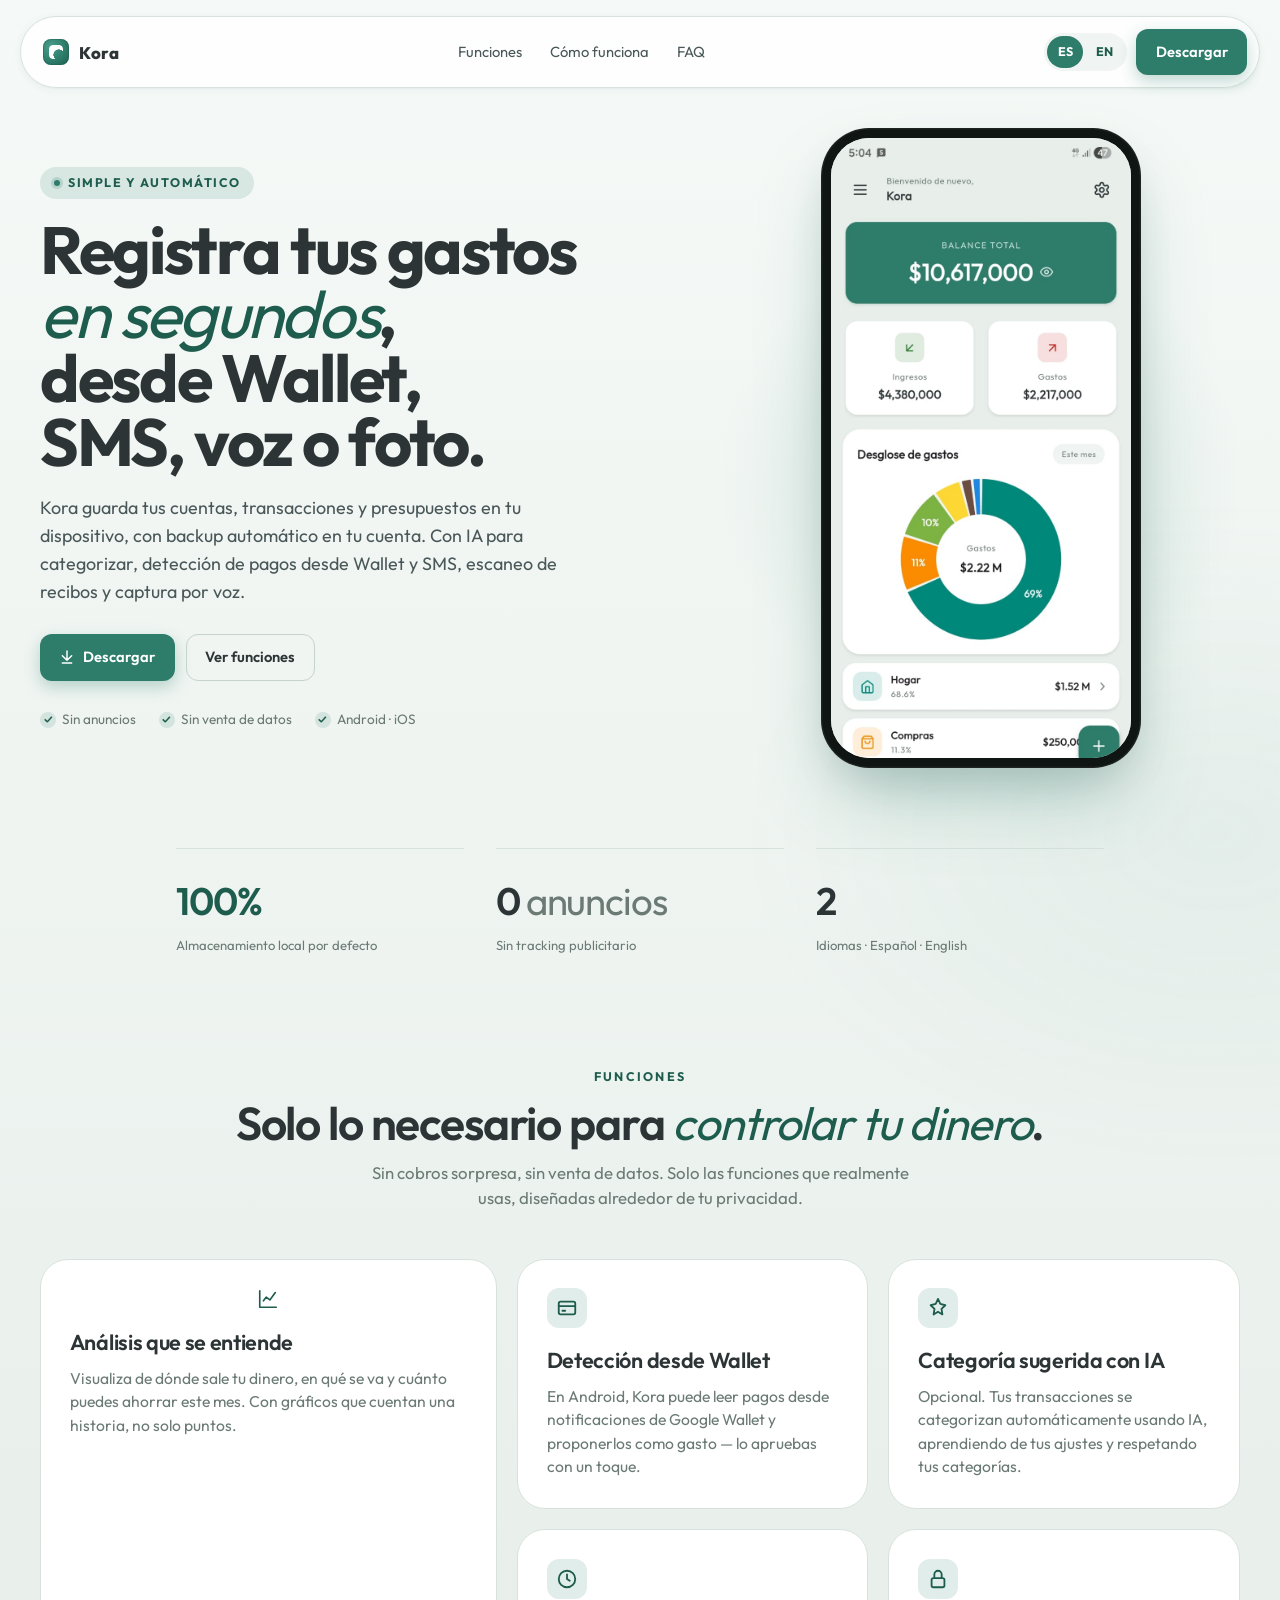
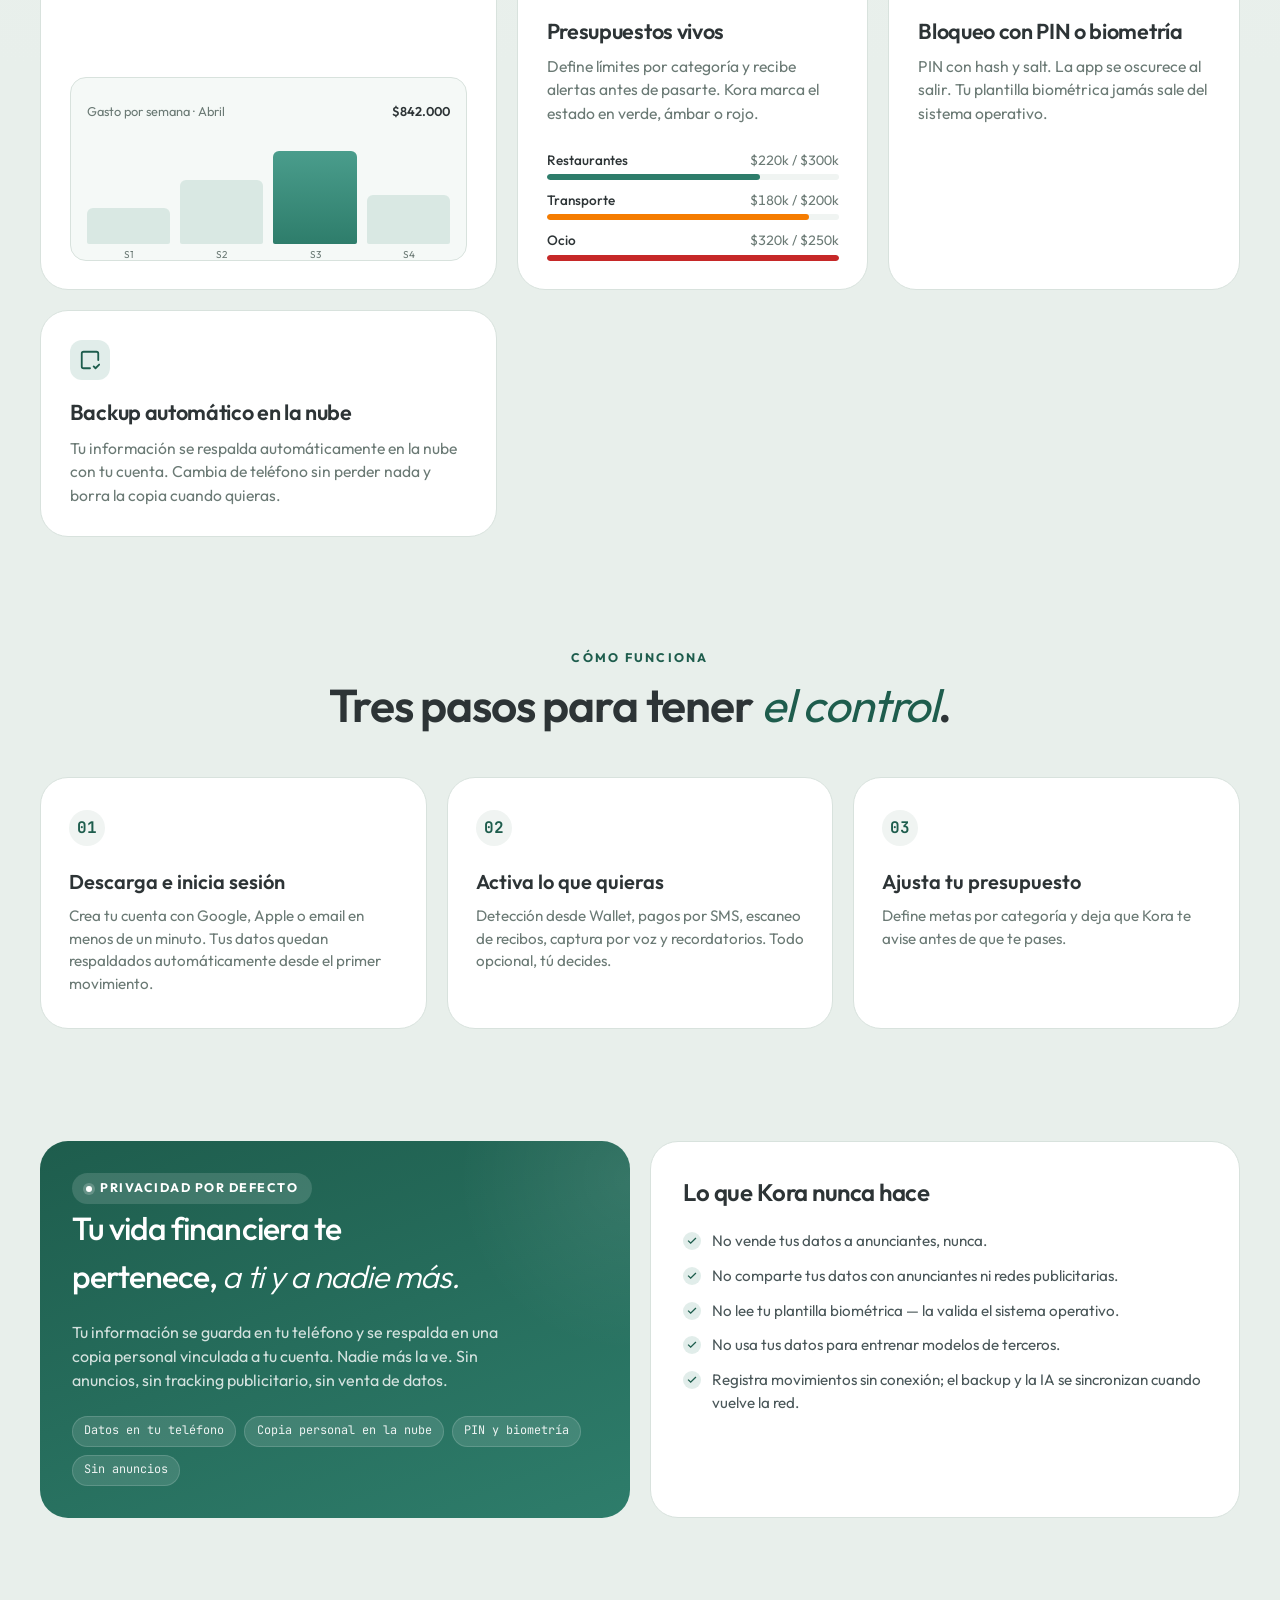
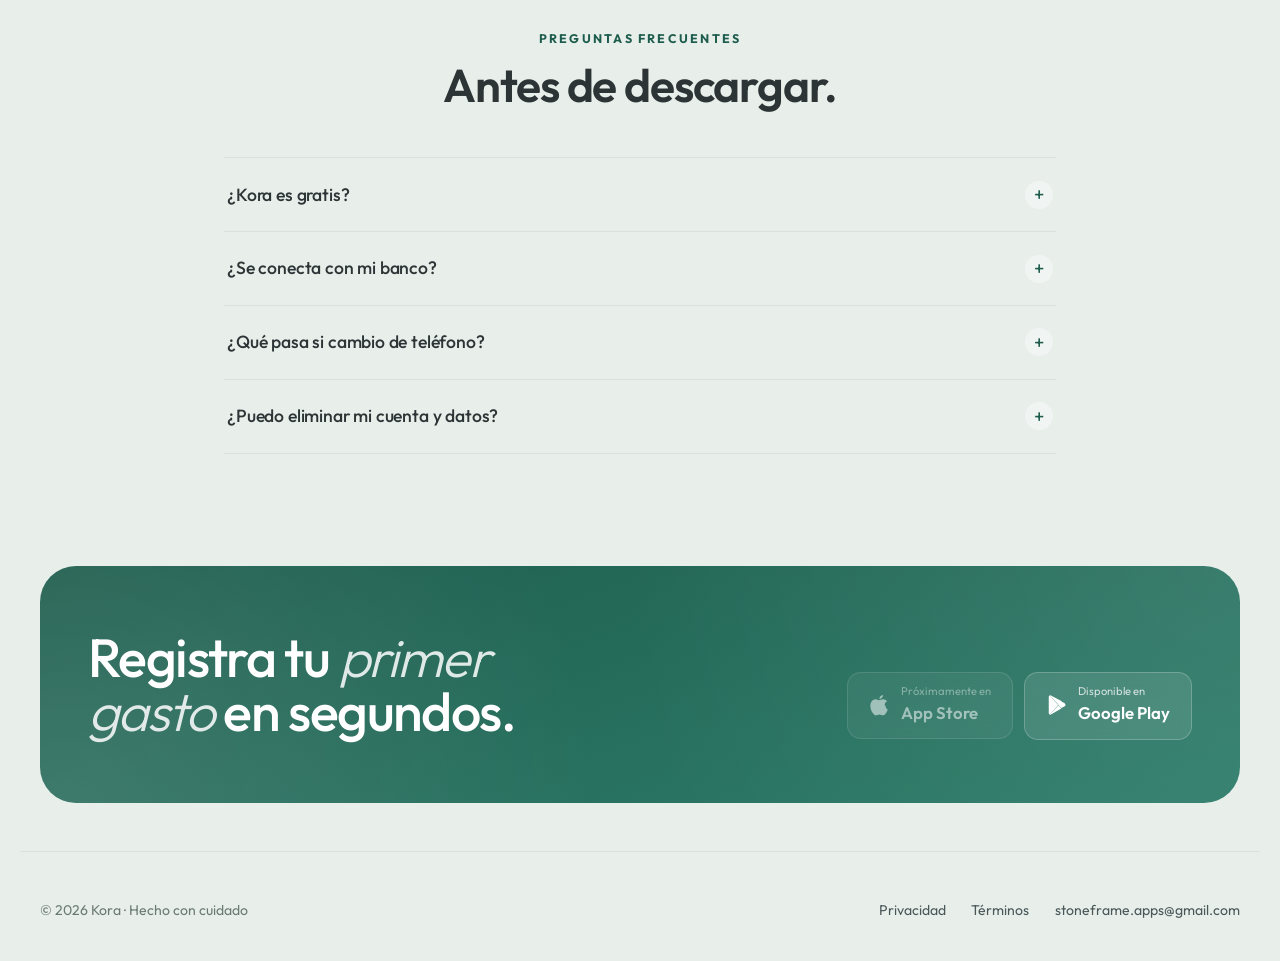
==== commit cab1b345: "feat(landing): reword features section title for clarity Co-Authored-By: Claude Opus 4.8 <noreply@an" ====
--- a/index.html
+++ b/index.html
@@ -200,7 +200,7 @@
 <section class="block" id="features">
   <div class="section-head reveal">
     <div class="eyebrow-text" data-i="feat_eye">Funciones</div>
-    <h2 data-i="feat_title">Todo lo que necesitas para <em data-i="feat_title_em">controlar tu dinero</em>, sin lo que no.</h2>
+    <h2 data-i="feat_title">Solo lo necesario para <em data-i="feat_title_em">controlar tu dinero</em>.</h2>
     <p data-i="feat_sub">Sin cobros sorpresa, sin venta de datos. Solo las funciones que realmente usas, diseñadas alrededor de tu privacidad.</p>
   </div>
 
@@ -410,8 +410,8 @@
     stat2s: "anuncios", stat2: "Sin tracking publicitario",
     stat4: "Idiomas · Español · English",
     feat_eye: "Funciones",
-    feat_title: "Todo lo que necesitas para ", feat_title_em: "controlar tu dinero",
-    feat_title_after: ", sin lo que no.",
+    feat_title: "Solo lo necesario para ", feat_title_em: "controlar tu dinero",
+    feat_title_after: ".",
     feat_sub: "Sin cobros sorpresa, sin venta de datos. Solo las funciones que realmente usas, diseñadas alrededor de tu privacidad.",
     f1_t: "Análisis que se entiende",
     f1_p: "Visualiza de dónde sale tu dinero, en qué se va y cuánto puedes ahorrar este mes. Con gráficos que cuentan una historia, no solo puntos.",
@@ -465,8 +465,8 @@
     stat2s: "ads", stat2: "No ad tracking",
     stat4: "Languages · Español · English",
     feat_eye: "Features",
-    feat_title: "Everything you need to ", feat_title_em: "control your money",
-    feat_title_after: ", nothing you don't.",
+    feat_title: "Only what you need to ", feat_title_em: "control your money",
+    feat_title_after: ".",
     feat_sub: "No surprise charges, no selling your data. Just the features you actually use, designed around your privacy.",
     f1_t: "Insights you get",
     f1_p: "See where your money comes from, where it goes, and how much you can save. With charts that tell a story, not just dots.",
